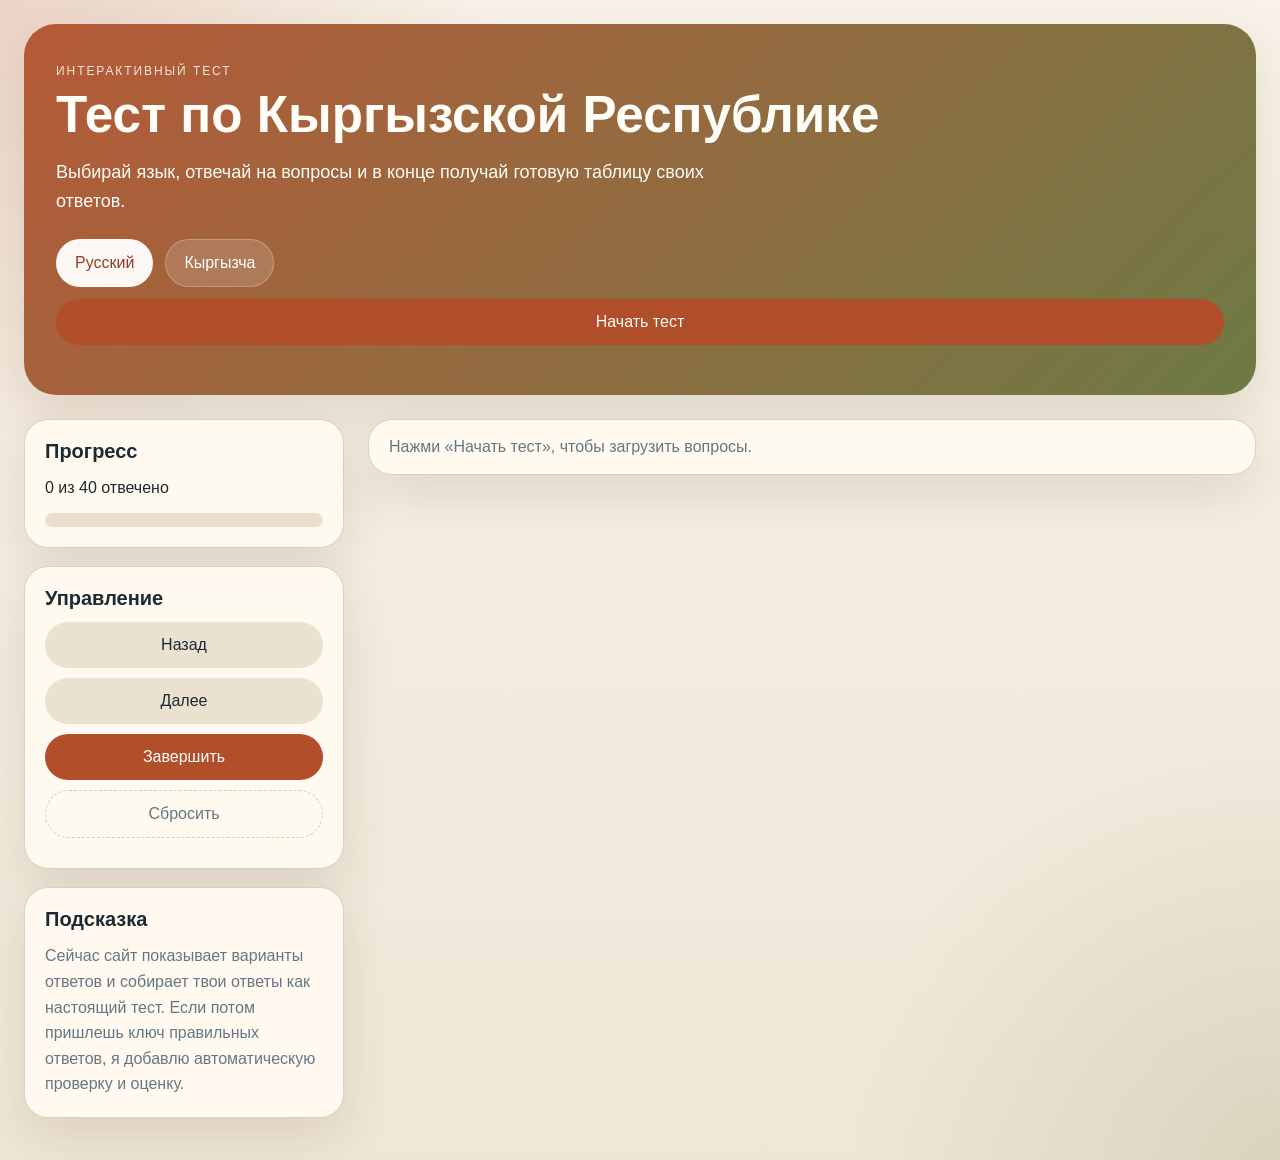
==== index.html @ 08f7e265 "first commit" ====
<!DOCTYPE html>
<html lang="ru">
<head>
  <meta charset="UTF-8">
  <meta name="viewport" content="width=device-width, initial-scale=1.0">
  <title>Тест по Кыргызской Республике</title>
  <link rel="stylesheet" href="style.css">
</head>
<body>
  <div class="page-shell">
    <header class="hero">
      <div class="hero__content">
        <p class="eyebrow">Интерактивный тест</p>
        <h1>Тест по Кыргызской Республике</h1>
        <p class="hero__text">
          Выбирай язык, отвечай на вопросы и в конце получай готовую таблицу своих ответов.
        </p>
        <div class="hero__actions">
          <button id="langRu" class="chip chip--active" type="button">Русский</button>
          <button id="langKg" class="chip" type="button">Кыргызча</button>
          <button id="startBtn" class="primary-btn" type="button">Начать тест</button>
        </div>
      </div>
    </header>

    <main class="layout">
      <aside class="sidebar">
        <div class="panel">
          <h2>Прогресс</h2>
          <p id="progressText">0 из 0 отвечено</p>
          <div class="progress">
            <div id="progressBar" class="progress__bar"></div>
          </div>
        </div>

        <div class="panel">
          <h2>Управление</h2>
          <button id="prevBtn" class="secondary-btn" type="button">Назад</button>
          <button id="nextBtn" class="secondary-btn" type="button">Далее</button>
          <button id="finishBtn" class="primary-btn" type="button">Завершить</button>
          <button id="resetBtn" class="ghost-btn" type="button">Сбросить</button>
        </div>

        <div class="panel">
          <h2>Подсказка</h2>
          <p class="small-text">
            Сейчас сайт показывает варианты ответов и собирает твои ответы как настоящий тест.
            Если потом пришлешь ключ правильных ответов, я добавлю автоматическую проверку и оценку.
          </p>
        </div>
      </aside>

      <section class="content">
        <div id="statusBanner" class="status-banner">
          Нажми «Начать тест», чтобы загрузить вопросы.
        </div>

        <div id="quizCard" class="quiz-card hidden">
          <div class="quiz-card__top">
            <span id="questionCounter" class="question-counter"></span>
            <span id="questionNumberBadge" class="question-badge"></span>
          </div>
          <h2 id="questionTitle" class="question-title"></h2>
          <div id="optionsList" class="options-list"></div>
        </div>

        <div id="resultCard" class="result-card hidden">
          <h2>Твои ответы</h2>
          <p id="resultSummary" class="result-summary"></p>
          <div class="table-wrap">
            <table>
              <thead>
                <tr>
                  <th>№</th>
                  <th>Вопрос</th>
                  <th>Твой ответ</th>
                  <th>Правильный вариант</th>
                </tr>
              </thead>
              <tbody id="resultBody"></tbody>
            </table>
          </div>
        </div>
      </section>
    </main>
  </div>

  <script src="javascript.js"></script>
</body>
</html>
---- style.css ----
:root {
  --bg: #f4efe6;
  --paper: #fffaf1;
  --card: #ffffff;
  --ink: #1d2a33;
  --muted: #667784;
  --line: #d8cdb8;
  --accent: #b14f2b;
  --accent-dark: #8f3f23;
  --accent-soft: #f3d8c8;
  --olive: #5b6a2f;
  --shadow: 0 18px 50px rgba(71, 50, 20, 0.12);
  --radius-lg: 24px;
  --radius-md: 18px;
  --radius-sm: 12px;
}

* {
  box-sizing: border-box;
}

body {
  margin: 0;
  font-family: "Segoe UI", Tahoma, sans-serif;
  color: var(--ink);
  background:
    radial-gradient(circle at top left, rgba(177, 79, 43, 0.18), transparent 28%),
    radial-gradient(circle at bottom right, rgba(91, 106, 47, 0.15), transparent 25%),
    linear-gradient(180deg, #f8f2e8 0%, #efe6d7 100%);
}

.page-shell {
  max-width: 1360px;
  margin: 0 auto;
  padding: 24px;
}

.hero {
  background: linear-gradient(135deg, rgba(177, 79, 43, 0.92), rgba(91, 106, 47, 0.88));
  color: #fffdf8;
  border-radius: 32px;
  box-shadow: var(--shadow);
  overflow: hidden;
}

.hero__content {
  padding: 40px 32px;
}

.eyebrow {
  margin: 0 0 10px;
  text-transform: uppercase;
  letter-spacing: 0.16em;
  font-size: 12px;
  opacity: 0.85;
}

.hero h1 {
  margin: 0;
  font-size: clamp(32px, 4vw, 56px);
  line-height: 1.05;
}

.hero__text {
  max-width: 720px;
  margin: 16px 0 0;
  font-size: 18px;
  line-height: 1.6;
}

.hero__actions {
  display: flex;
  flex-wrap: wrap;
  gap: 12px;
  margin-top: 24px;
}

.layout {
  display: grid;
  grid-template-columns: 320px 1fr;
  gap: 24px;
  margin-top: 24px;
}

.sidebar,
.content {
  min-width: 0;
}

.panel,
.quiz-card,
.result-card,
.status-banner {
  background: rgba(255, 250, 241, 0.96);
  border: 1px solid rgba(216, 205, 184, 0.9);
  border-radius: var(--radius-lg);
  box-shadow: var(--shadow);
}

.panel {
  padding: 20px;
  margin-bottom: 18px;
}

.panel h2,
.result-card h2 {
  margin: 0 0 12px;
  font-size: 20px;
}

.small-text {
  margin: 0;
  color: var(--muted);
  line-height: 1.6;
}

.status-banner {
  padding: 18px 20px;
  color: var(--muted);
  margin-bottom: 18px;
}

.quiz-card,
.result-card {
  padding: 28px;
}

.quiz-card__top {
  display: flex;
  justify-content: space-between;
  align-items: center;
  gap: 12px;
  margin-bottom: 14px;
}

.question-counter,
.question-badge {
  display: inline-flex;
  align-items: center;
  justify-content: center;
  padding: 8px 12px;
  border-radius: 999px;
  font-size: 14px;
}

.question-counter {
  background: var(--accent-soft);
  color: var(--accent-dark);
}

.question-badge {
  background: rgba(91, 106, 47, 0.15);
  color: var(--olive);
}

.question-title {
  margin: 0 0 22px;
  font-size: clamp(24px, 2.7vw, 36px);
  line-height: 1.25;
}

.options-list {
  display: grid;
  gap: 14px;
}

.option-item {
  position: relative;
}

.option-input {
  position: absolute;
  opacity: 0;
  pointer-events: none;
}

.option-label {
  display: block;
  padding: 18px 18px 18px 60px;
  border: 1px solid var(--line);
  border-radius: var(--radius-md);
  background: var(--card);
  cursor: pointer;
  transition: transform 0.18s ease, border-color 0.18s ease, box-shadow 0.18s ease, background 0.18s ease;
  line-height: 1.5;
}

.option-label::before {
  content: attr(data-letter);
  position: absolute;
  left: 18px;
  top: 50%;
  transform: translateY(-50%);
  width: 30px;
  height: 30px;
  border-radius: 50%;
  background: #efe6d7;
  color: var(--ink);
  display: flex;
  align-items: center;
  justify-content: center;
  font-weight: 700;
}

.option-label:hover {
  transform: translateY(-1px);
  border-color: var(--accent);
}

.option-input:checked + .option-label {
  background: linear-gradient(180deg, #fff7ef 0%, #f7e4d8 100%);
  border-color: var(--accent);
  box-shadow: 0 10px 24px rgba(177, 79, 43, 0.14);
}

.progress {
  height: 14px;
  background: #eadfcd;
  border-radius: 999px;
  overflow: hidden;
}

.progress__bar {
  height: 100%;
  width: 0;
  background: linear-gradient(90deg, var(--accent), var(--olive));
  transition: width 0.2s ease;
}

button {
  border: 0;
  border-radius: 999px;
  font: inherit;
  cursor: pointer;
  transition: transform 0.18s ease, opacity 0.18s ease, background 0.18s ease;
}

button:hover {
  transform: translateY(-1px);
}

.primary-btn,
.secondary-btn,
.ghost-btn,
.chip {
  width: 100%;
  padding: 14px 18px;
  margin-bottom: 10px;
}

.primary-btn {
  background: var(--accent);
  color: #fff;
}

.primary-btn:hover {
  background: var(--accent-dark);
}

.secondary-btn {
  background: #ebe1d1;
  color: var(--ink);
}

.ghost-btn {
  background: transparent;
  border: 1px dashed var(--line);
  color: var(--muted);
}

.chip {
  width: auto;
  margin: 0;
  background: rgba(255, 255, 255, 0.15);
  color: #fff;
  border: 1px solid rgba(255, 255, 255, 0.25);
}

.chip--active {
  background: rgba(255, 255, 255, 0.95);
  color: var(--accent-dark);
}

.hidden {
  display: none;
}

.result-summary {
  margin: 0 0 18px;
  color: var(--muted);
}

.table-wrap {
  overflow: auto;
  border-radius: var(--radius-md);
  border: 1px solid var(--line);
}

table {
  width: 100%;
  border-collapse: collapse;
  min-width: 720px;
  background: var(--card);
}

th,
td {
  padding: 14px 16px;
  text-align: left;
  border-bottom: 1px solid var(--line);
  vertical-align: top;
}

th {
  background: #f4ebdc;
}

@media (max-width: 920px) {
  .layout {
    grid-template-columns: 1fr;
  }

  .hero__content,
  .quiz-card,
  .result-card {
    padding: 24px;
  }

  .sidebar {
    order: 2;
  }

  .content {
    order: 1;
  }
}

@media (max-width: 640px) {
  .page-shell {
    padding: 12px;
  }

  .hero {
    border-radius: 22px;
  }

  .hero__content {
    padding: 22px 18px;
  }

  .hero__text {
    font-size: 15px;
    line-height: 1.5;
  }

  .hero__actions {
    display: grid;
    grid-template-columns: 1fr 1fr;
    gap: 10px;
  }

  .hero__actions .primary-btn {
    grid-column: 1 / -1;
  }

  .panel,
  .quiz-card,
  .result-card,
  .status-banner {
    border-radius: 18px;
  }

  .panel,
  .status-banner,
  .quiz-card,
  .result-card {
    padding: 16px;
  }

  .panel h2,
  .result-card h2 {
    font-size: 18px;
  }

  .quiz-card__top {
    flex-direction: column;
    align-items: flex-start;
    margin-bottom: 10px;
  }

  .question-title {
    font-size: 22px;
    line-height: 1.3;
    margin-bottom: 16px;
  }

  .option-label {
    padding: 14px 14px 14px 52px;
    font-size: 15px;
    line-height: 1.45;
  }

  .option-label::before {
    left: 14px;
    width: 26px;
    height: 26px;
    font-size: 13px;
  }

  .primary-btn,
  .secondary-btn,
  .ghost-btn,
  .chip {
    padding: 12px 14px;
    font-size: 14px;
  }

  .sidebar .panel:nth-child(2) {
    display: grid;
    grid-template-columns: 1fr 1fr;
    gap: 10px;
  }

  .sidebar .panel:nth-child(2) h2 {
    grid-column: 1 / -1;
    margin-bottom: 0;
  }

  .sidebar .panel:nth-child(2) .primary-btn,
  .sidebar .panel:nth-child(2) .secondary-btn,
  .sidebar .panel:nth-child(2) .ghost-btn {
    margin-bottom: 0;
    width: 100%;
  }

  .sidebar .panel:nth-child(2) #finishBtn,
  .sidebar .panel:nth-child(2) #resetBtn {
    grid-column: span 1;
  }

  .progress {
    height: 12px;
  }

  .table-wrap {
    border: 0;
    overflow: visible;
  }

  table,
  thead,
  tbody,
  th,
  td,
  tr {
    display: block;
  }

  thead {
    display: none;
  }

  table {
    min-width: 0;
    background: transparent;
  }

  tbody {
    display: grid;
    gap: 12px;
  }

  tr {
    background: var(--card);
    border: 1px solid var(--line);
    border-radius: 16px;
    padding: 12px;
    box-shadow: 0 10px 24px rgba(71, 50, 20, 0.08);
  }

  td {
    border-bottom: 0;
    padding: 6px 0;
  }

  td::before {
    display: block;
    font-size: 12px;
    text-transform: uppercase;
    letter-spacing: 0.08em;
    color: var(--muted);
    margin-bottom: 4px;
  }

  td:nth-child(1)::before {
    content: "№";
  }

  td:nth-child(2)::before {
    content: "Вопрос";
  }

  td:nth-child(3)::before {
    content: "Твой ответ";
  }

  td:nth-child(4)::before {
    content: "Правильный вариант";
  }
}
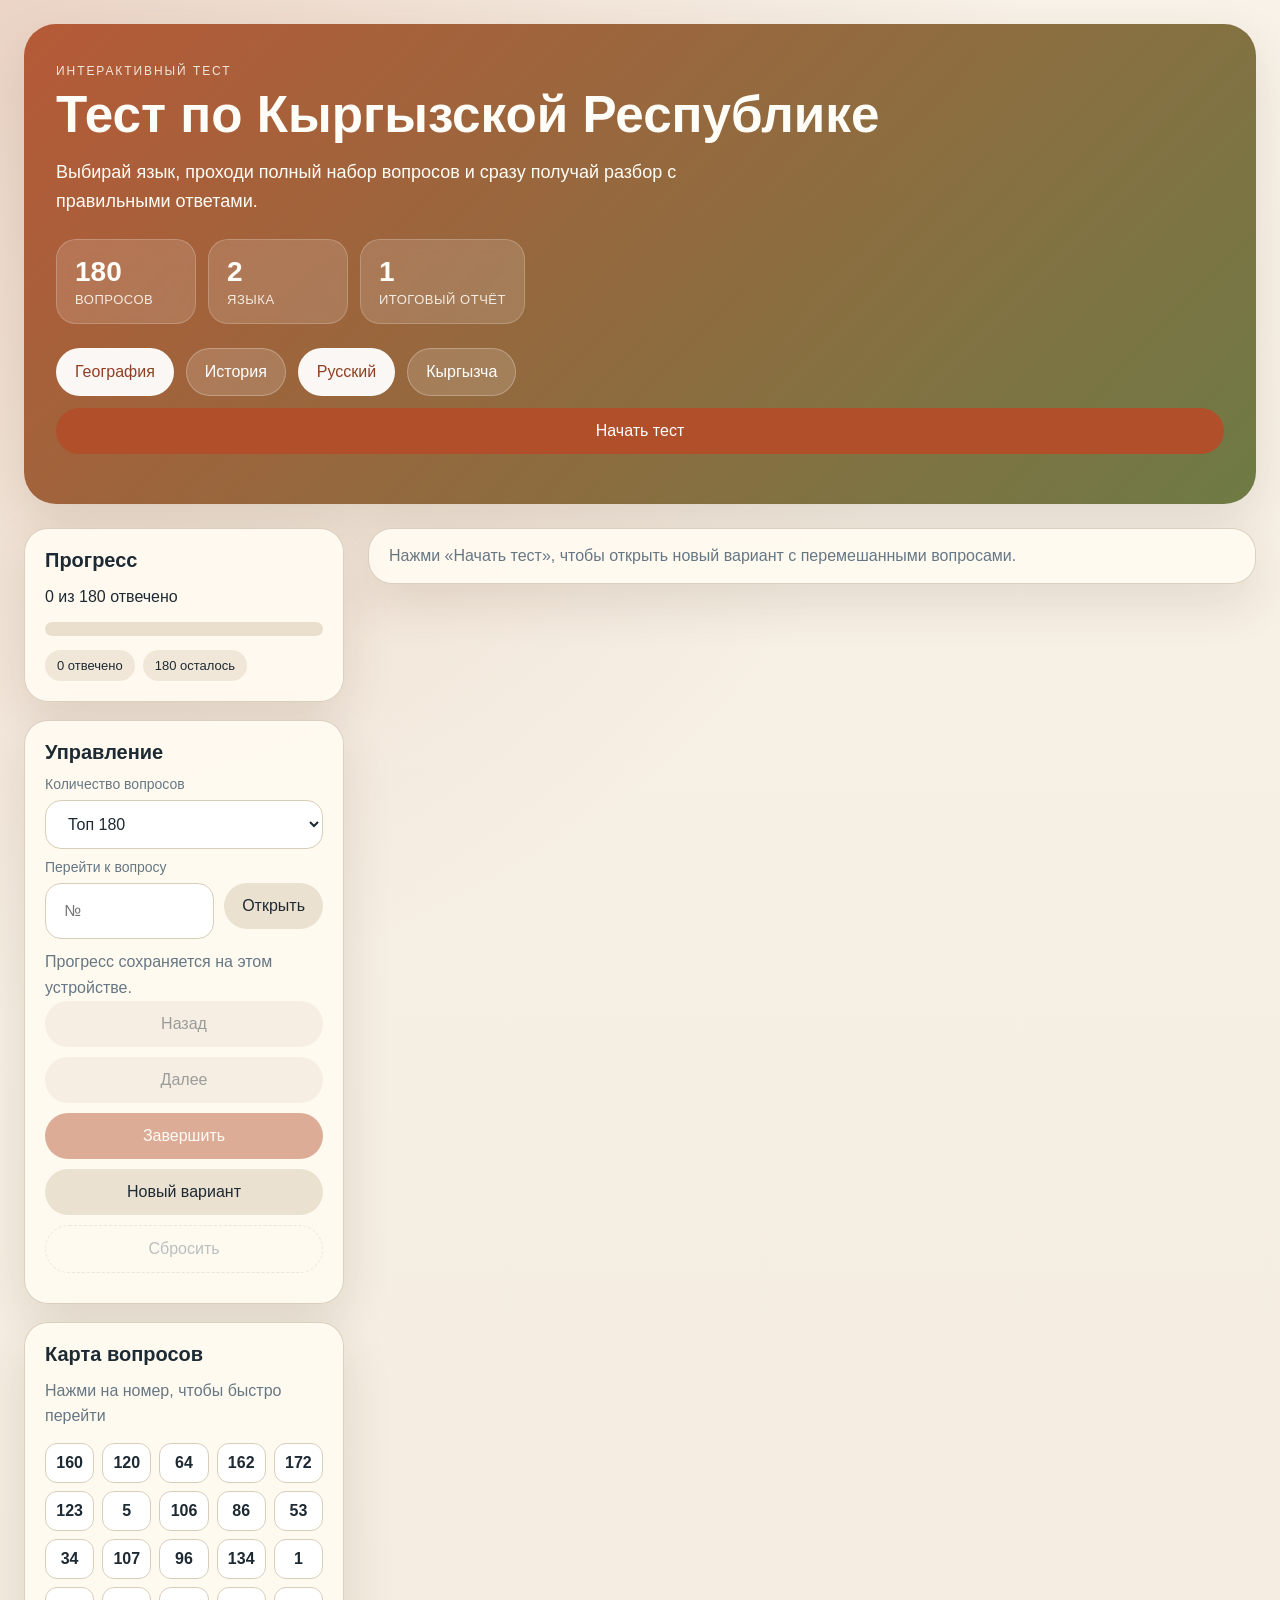
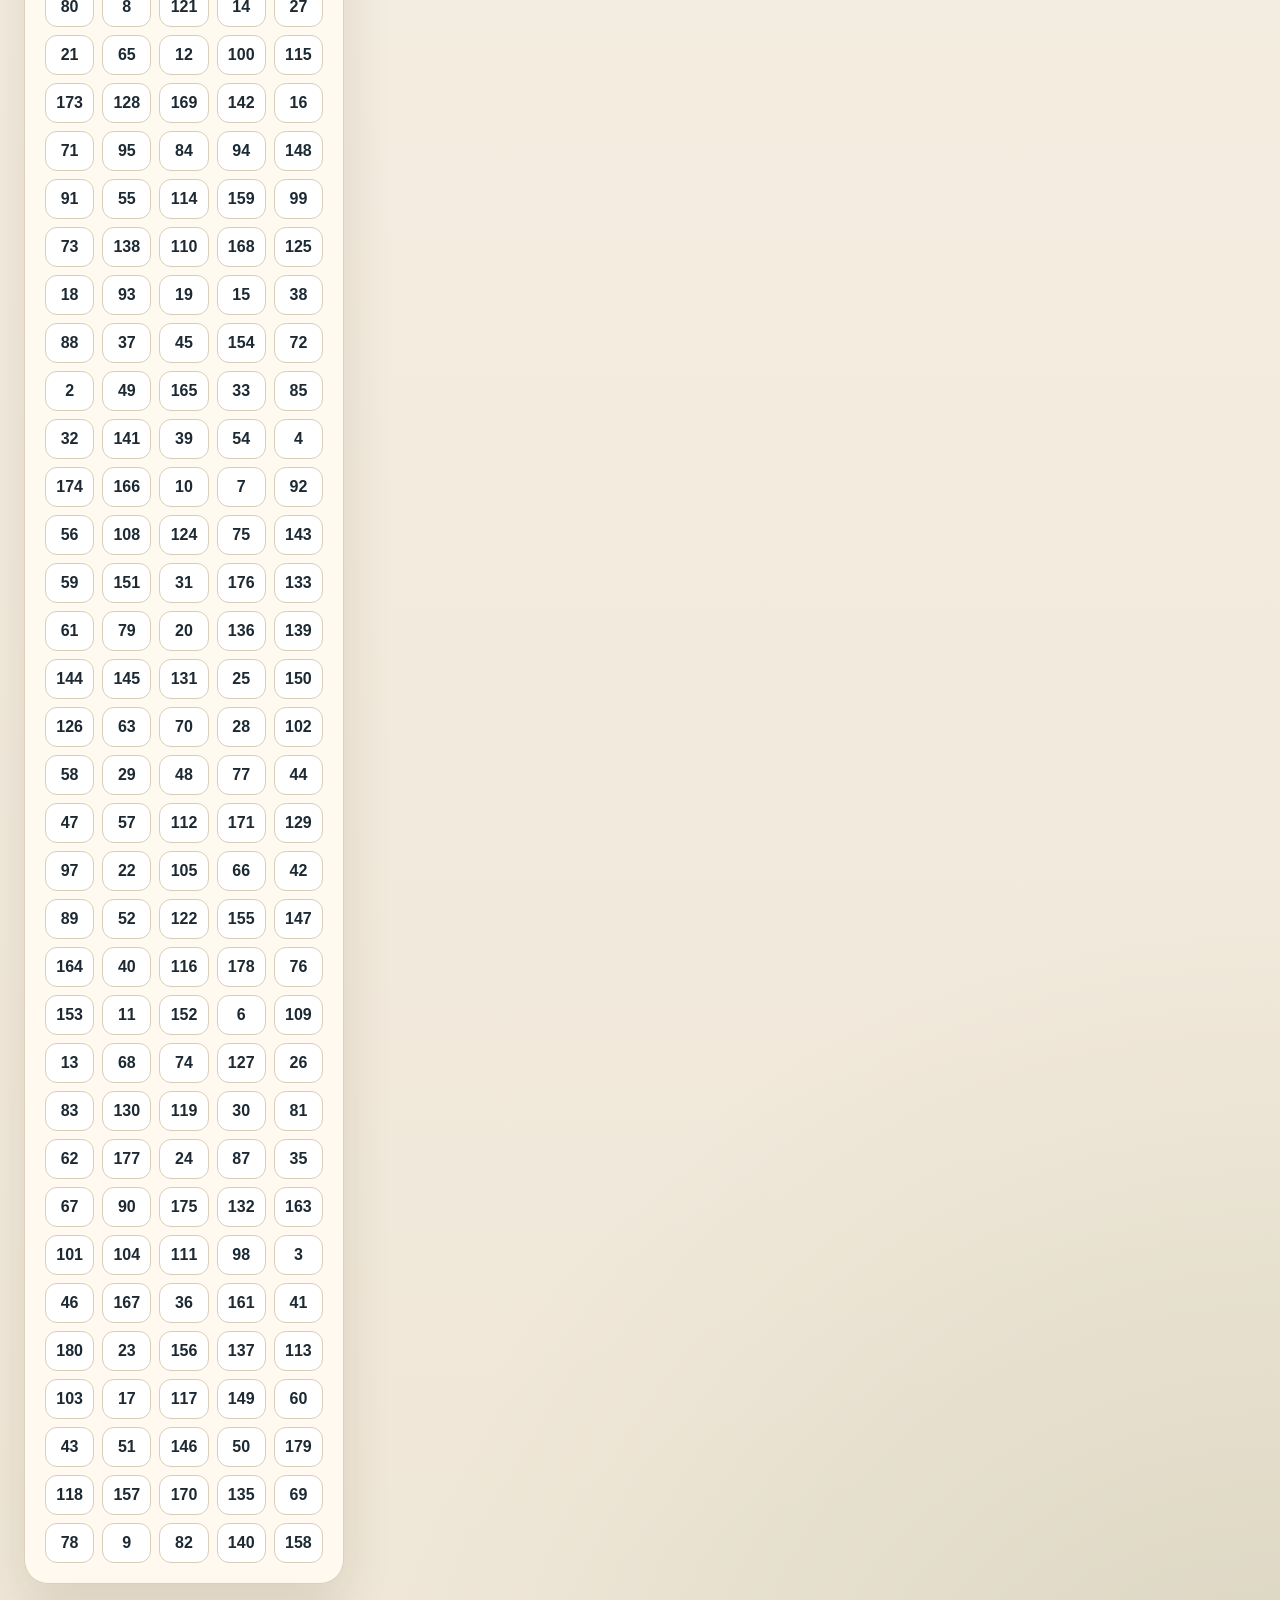
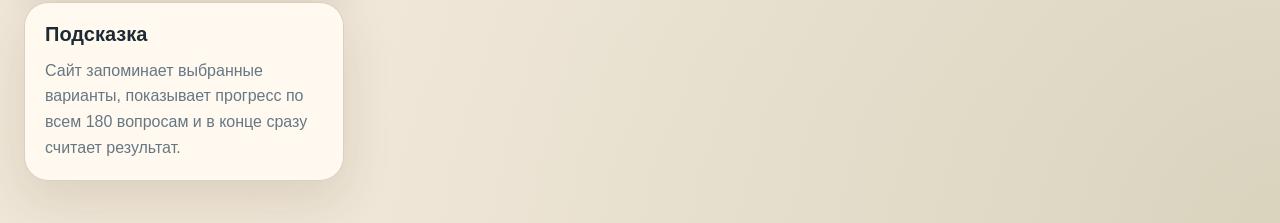
==== commit d93a356e: "Update geography test content and fixes" ====
--- a/index.html
+++ b/index.html
@@ -13,9 +13,25 @@
         <p class="eyebrow">Интерактивный тест</p>
         <h1>Тест по Кыргызской Республике</h1>
         <p class="hero__text">
-          Выбирай язык, отвечай на вопросы и в конце получай готовую таблицу своих ответов.
+          Выбирай язык, проходи полный набор вопросов и сразу получай разбор с правильными ответами.
         </p>
+        <div class="hero__stats">
+          <div class="hero-stat">
+            <span class="hero-stat__value">180</span>
+            <span class="hero-stat__label">вопросов</span>
+          </div>
+          <div class="hero-stat">
+            <span class="hero-stat__value">2</span>
+            <span class="hero-stat__label">языка</span>
+          </div>
+          <div class="hero-stat">
+            <span class="hero-stat__value">1</span>
+            <span class="hero-stat__label">итоговый отчёт</span>
+          </div>
+        </div>
         <div class="hero__actions">
+          <a class="subject-link subject-link--active" href="./index.html">География</a>
+          <a class="subject-link" href="./тест про исторю/index.html">История</a>
           <button id="langRu" class="chip chip--active" type="button">Русский</button>
           <button id="langKg" class="chip" type="button">Кыргызча</button>
           <button id="startBtn" class="primary-btn" type="button">Начать тест</button>
@@ -25,27 +41,52 @@
 
     <main class="layout">
       <aside class="sidebar">
-        <div class="panel">
+        <div class="panel control-panel">
           <h2>Прогресс</h2>
           <p id="progressText">0 из 0 отвечено</p>
           <div class="progress">
             <div id="progressBar" class="progress__bar"></div>
           </div>
+          <div class="progress-meta">
+            <span id="answeredCount" class="meta-pill">0 отвечено</span>
+            <span id="remainingCount" class="meta-pill">0 осталось</span>
+          </div>
         </div>
 
         <div class="panel">
           <h2>Управление</h2>
+          <label class="limit-label" for="questionLimit">Количество вопросов</label>
+          <select id="questionLimit" class="limit-select">
+            <option value="20">Топ 20</option>
+            <option value="40">Топ 40</option>
+            <option value="80">Топ 80</option>
+            <option value="100">Топ 100</option>
+            <option value="150">Топ 150</option>
+            <option value="180" selected>Топ 180</option>
+          </select>
+          <label id="jumpLabel" class="limit-label" for="jumpToQuestion">Перейти к вопросу</label>
+          <div class="jump-row">
+            <input id="jumpToQuestion" class="jump-input" type="number" min="1" step="1" inputmode="numeric" placeholder="№">
+            <button id="jumpBtn" class="secondary-btn jump-btn" type="button">Открыть</button>
+          </div>
+          <p id="sessionNote" class="small-text session-note">Прогресс сохраняется на этом устройстве.</p>
           <button id="prevBtn" class="secondary-btn" type="button">Назад</button>
           <button id="nextBtn" class="secondary-btn" type="button">Далее</button>
           <button id="finishBtn" class="primary-btn" type="button">Завершить</button>
+          <button id="newVariantBtn" class="secondary-btn" type="button">Новый вариант</button>
           <button id="resetBtn" class="ghost-btn" type="button">Сбросить</button>
+        </div>
+
+        <div class="panel">
+          <h2 id="questionMapTitle">Карта вопросов</h2>
+          <p id="questionMapHint" class="small-text">Нажми на номер, чтобы быстро перейти</p>
+          <div id="questionMap" class="question-map"></div>
         </div>
 
         <div class="panel">
           <h2>Подсказка</h2>
           <p class="small-text">
-            Сейчас сайт показывает варианты ответов и собирает твои ответы как настоящий тест.
-            Если потом пришлешь ключ правильных ответов, я добавлю автоматическую проверку и оценку.
+            Сайт запоминает выбранные варианты, показывает прогресс по всем 180 вопросам и в конце сразу считает результат.
           </p>
         </div>
       </aside>
@@ -65,7 +106,8 @@
         </div>
 
         <div id="resultCard" class="result-card hidden">
-          <h2>Твои ответы</h2>
+          <h2 id="resultTitle">Твои ответы</h2>
+          <p id="resultScore" class="result-score"></p>
           <p id="resultSummary" class="result-summary"></p>
           <div class="table-wrap">
             <table>
@@ -85,6 +127,7 @@
     </main>
   </div>
 
+  <script src="questions.js"></script>
   <script src="javascript.js"></script>
 </body>
 </html>
--- a/style.css
+++ b/style.css
@@ -68,6 +68,37 @@
   line-height: 1.6;
 }
 
+.hero__stats {
+  display: flex;
+  flex-wrap: wrap;
+  gap: 12px;
+  margin-top: 24px;
+}
+
+.hero-stat {
+  min-width: 140px;
+  padding: 16px 18px;
+  border-radius: 20px;
+  background: rgba(255, 255, 255, 0.14);
+  border: 1px solid rgba(255, 255, 255, 0.2);
+  backdrop-filter: blur(8px);
+}
+
+.hero-stat__value {
+  display: block;
+  font-size: 28px;
+  font-weight: 700;
+}
+
+.hero-stat__label {
+  display: block;
+  margin-top: 4px;
+  font-size: 13px;
+  letter-spacing: 0.04em;
+  text-transform: uppercase;
+  opacity: 0.86;
+}
+
 .hero__actions {
   display: flex;
   flex-wrap: wrap;
@@ -75,6 +106,29 @@
   margin-top: 24px;
 }
 
+.subject-link {
+  display: inline-flex;
+  align-items: center;
+  justify-content: center;
+  width: auto;
+  padding: 14px 18px;
+  border-radius: 999px;
+  background: rgba(255, 255, 255, 0.15);
+  border: 1px solid rgba(255, 255, 255, 0.25);
+  color: #fff;
+  text-decoration: none;
+  transition: transform 0.18s ease, opacity 0.18s ease, background 0.18s ease;
+}
+
+.subject-link:hover {
+  transform: translateY(-1px);
+}
+
+.subject-link--active {
+  background: rgba(255, 255, 255, 0.95);
+  color: var(--accent-dark);
+}
+
 .layout {
   display: grid;
   grid-template-columns: 320px 1fr;
@@ -85,6 +139,12 @@
 .sidebar,
 .content {
   min-width: 0;
+}
+
+.sidebar {
+  position: sticky;
+  top: 20px;
+  align-self: start;
 }
 
 .panel,
@@ -106,6 +166,59 @@
 .result-card h2 {
   margin: 0 0 12px;
   font-size: 20px;
+}
+
+.limit-label {
+  display: block;
+  margin-bottom: 8px;
+  color: var(--muted);
+  font-size: 14px;
+}
+
+.limit-select {
+  width: 100%;
+  padding: 14px 18px;
+  margin-bottom: 10px;
+  border: 1px solid var(--line);
+  border-radius: 16px;
+  background: var(--card);
+  color: var(--ink);
+  font: inherit;
+}
+
+.jump-row {
+  display: grid;
+  grid-template-columns: minmax(0, 1fr) auto;
+  gap: 10px;
+  margin-bottom: 10px;
+}
+
+.jump-input {
+  width: 100%;
+  min-width: 0;
+  padding: 14px 18px;
+  border: 1px solid var(--line);
+  border-radius: 16px;
+  background: var(--card);
+  color: var(--ink);
+  font: inherit;
+}
+
+.jump-input:focus,
+.limit-select:focus {
+  outline: 2px solid rgba(177, 79, 43, 0.18);
+  outline-offset: 2px;
+  border-color: var(--accent);
+}
+
+.jump-btn {
+  width: auto;
+  margin-bottom: 0;
+  white-space: nowrap;
+}
+
+.session-note {
+  margin: 4px 0 12px;
 }
 
 .small-text {
@@ -227,6 +340,53 @@
   transition: width 0.2s ease;
 }
 
+.progress-meta {
+  display: flex;
+  flex-wrap: wrap;
+  gap: 8px;
+  margin-top: 14px;
+}
+
+.meta-pill {
+  display: inline-flex;
+  align-items: center;
+  padding: 8px 12px;
+  border-radius: 999px;
+  background: #f1e7d8;
+  color: var(--ink);
+  font-size: 13px;
+}
+
+.question-map {
+  display: grid;
+  grid-template-columns: repeat(5, minmax(0, 1fr));
+  gap: 8px;
+  margin-top: 14px;
+}
+
+.map-button {
+  padding: 10px 0;
+  margin: 0;
+  border: 1px solid var(--line);
+  border-radius: 12px;
+  background: #fff;
+  color: var(--ink);
+  font-weight: 600;
+}
+
+.map-button--answered {
+  background: #edf1e0;
+  border-color: rgba(91, 106, 47, 0.5);
+  color: var(--olive);
+}
+
+.map-button--current {
+  background: linear-gradient(180deg, #fff4ea 0%, #f2dbc9 100%);
+  border-color: var(--accent);
+  color: var(--accent-dark);
+  box-shadow: 0 10px 22px rgba(177, 79, 43, 0.16);
+}
+
 button {
   border: 0;
   border-radius: 999px;
@@ -237,6 +397,12 @@
 
 button:hover {
   transform: translateY(-1px);
+}
+
+button:disabled {
+  opacity: 0.45;
+  cursor: not-allowed;
+  transform: none;
 }
 
 .primary-btn,
@@ -290,6 +456,32 @@
   color: var(--muted);
 }
 
+.result-score {
+  display: inline-flex;
+  margin: 0 0 14px;
+  padding: 10px 14px;
+  border-radius: 999px;
+  background: linear-gradient(90deg, rgba(177, 79, 43, 0.14), rgba(91, 106, 47, 0.14));
+  color: var(--ink);
+  font-weight: 700;
+}
+
+.result-row--correct {
+  background: rgba(91, 106, 47, 0.08);
+}
+
+.result-row--wrong {
+  background: rgba(177, 79, 43, 0.08);
+}
+
+.result-row--skipped {
+  background: rgba(102, 119, 132, 0.08);
+}
+
+.result-row--ungraded {
+  background: rgba(126, 99, 169, 0.08);
+}
+
 .table-wrap {
   overflow: auto;
   border-radius: var(--radius-md);
@@ -320,6 +512,10 @@
     grid-template-columns: 1fr;
   }
 
+  .sidebar {
+    position: static;
+  }
+
   .hero__content,
   .quiz-card,
   .result-card {
@@ -353,6 +549,16 @@
     line-height: 1.5;
   }
 
+  .hero__stats {
+    gap: 10px;
+  }
+
+  .hero-stat {
+    flex: 1 1 120px;
+    min-width: 0;
+    padding: 14px;
+  }
+
   .hero__actions {
     display: grid;
     grid-template-columns: 1fr 1fr;
@@ -361,6 +567,10 @@
 
   .hero__actions .primary-btn {
     grid-column: 1 / -1;
+  }
+
+  .hero__actions .subject-link {
+    width: 100%;
   }
 
   .panel,
@@ -415,27 +625,47 @@
     font-size: 14px;
   }
 
-  .sidebar .panel:nth-child(2) {
+  .subject-link {
+    padding: 12px 14px;
+    font-size: 14px;
+  }
+
+  .limit-select {
+    padding: 12px 14px;
+    font-size: 14px;
+  }
+
+  .question-map {
+    grid-template-columns: repeat(4, minmax(0, 1fr));
+  }
+
+  .control-panel {
     display: grid;
     grid-template-columns: 1fr 1fr;
     gap: 10px;
   }
 
-  .sidebar .panel:nth-child(2) h2 {
+  .control-panel h2 {
     grid-column: 1 / -1;
     margin-bottom: 0;
   }
 
-  .sidebar .panel:nth-child(2) .primary-btn,
-  .sidebar .panel:nth-child(2) .secondary-btn,
-  .sidebar .panel:nth-child(2) .ghost-btn {
+  .control-panel .limit-label,
+  .control-panel .limit-select,
+  .control-panel .jump-row,
+  .control-panel .session-note {
+    grid-column: 1 / -1;
+  }
+
+  .control-panel .primary-btn,
+  .control-panel .secondary-btn,
+  .control-panel .ghost-btn {
     margin-bottom: 0;
     width: 100%;
   }
 
-  .sidebar .panel:nth-child(2) #finishBtn,
-  .sidebar .panel:nth-child(2) #resetBtn {
-    grid-column: span 1;
+  .jump-row {
+    grid-template-columns: minmax(0, 1fr) auto;
   }
 
   .progress {
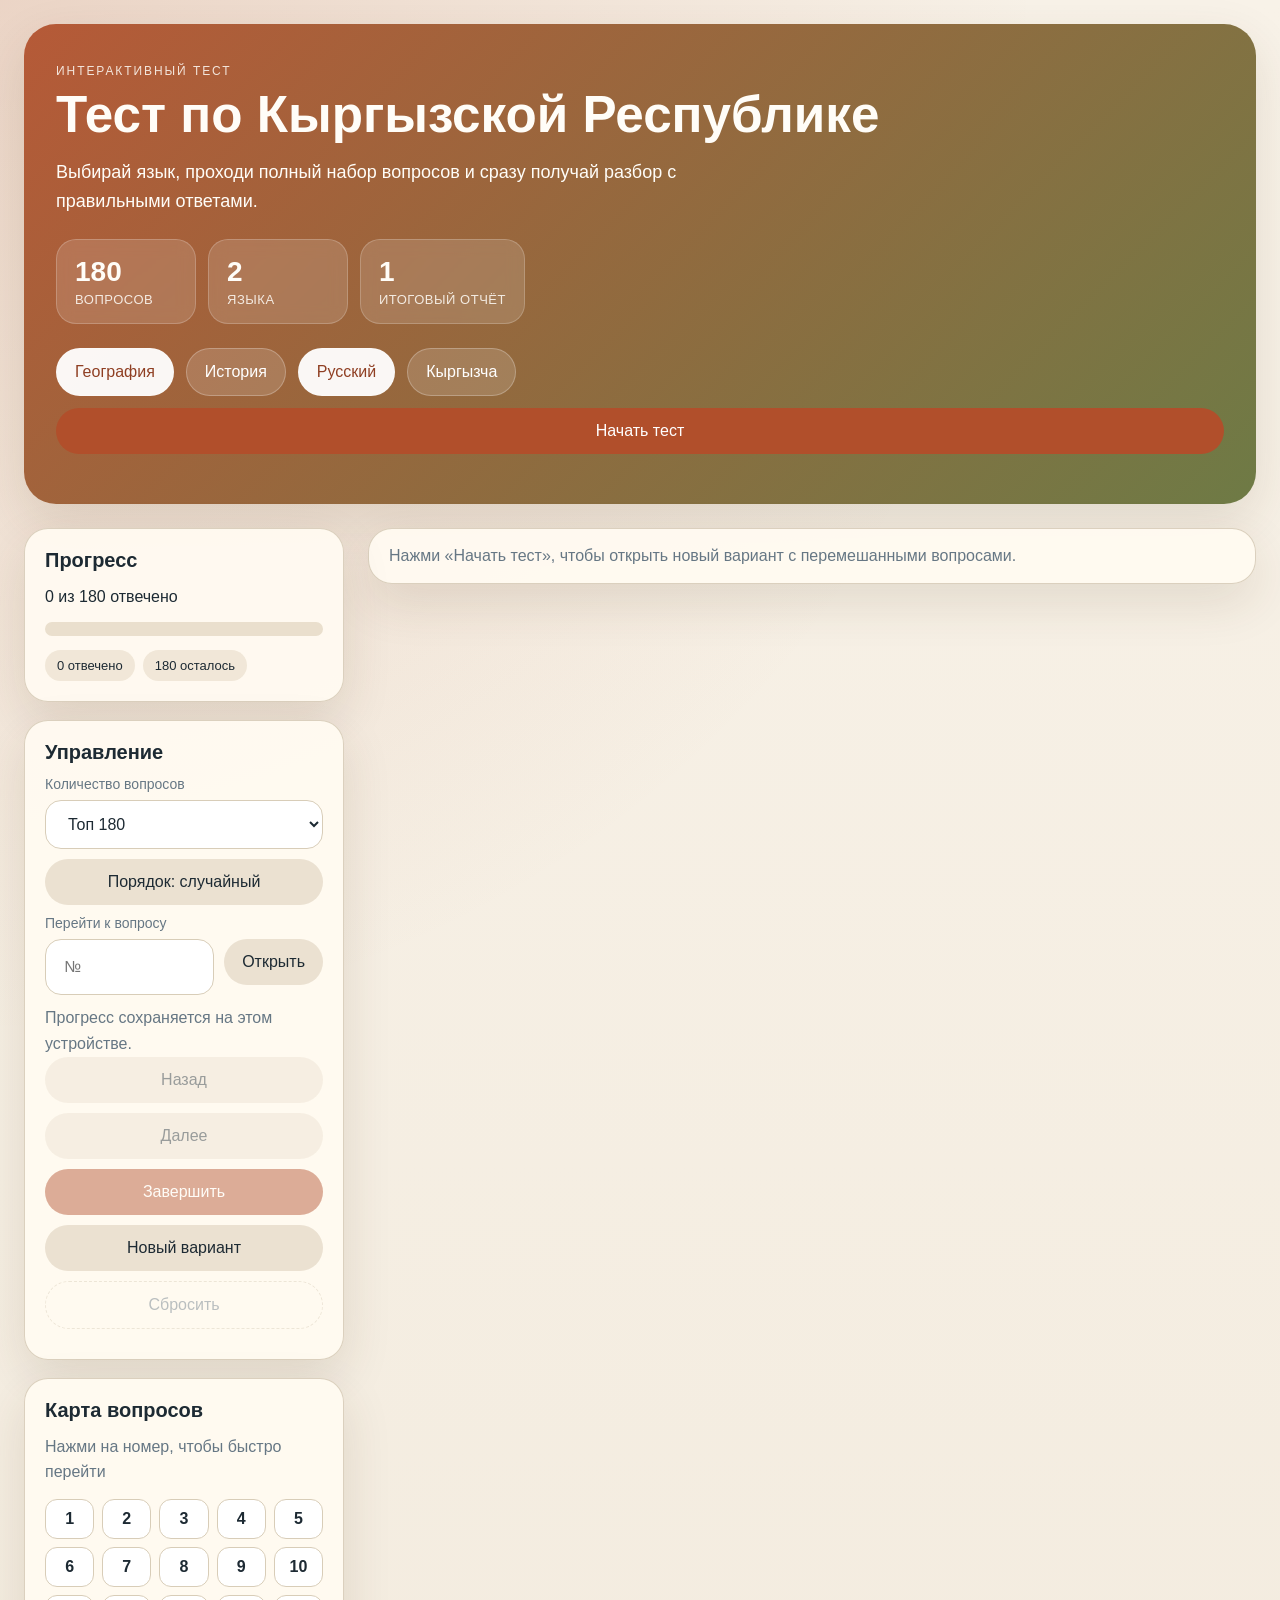
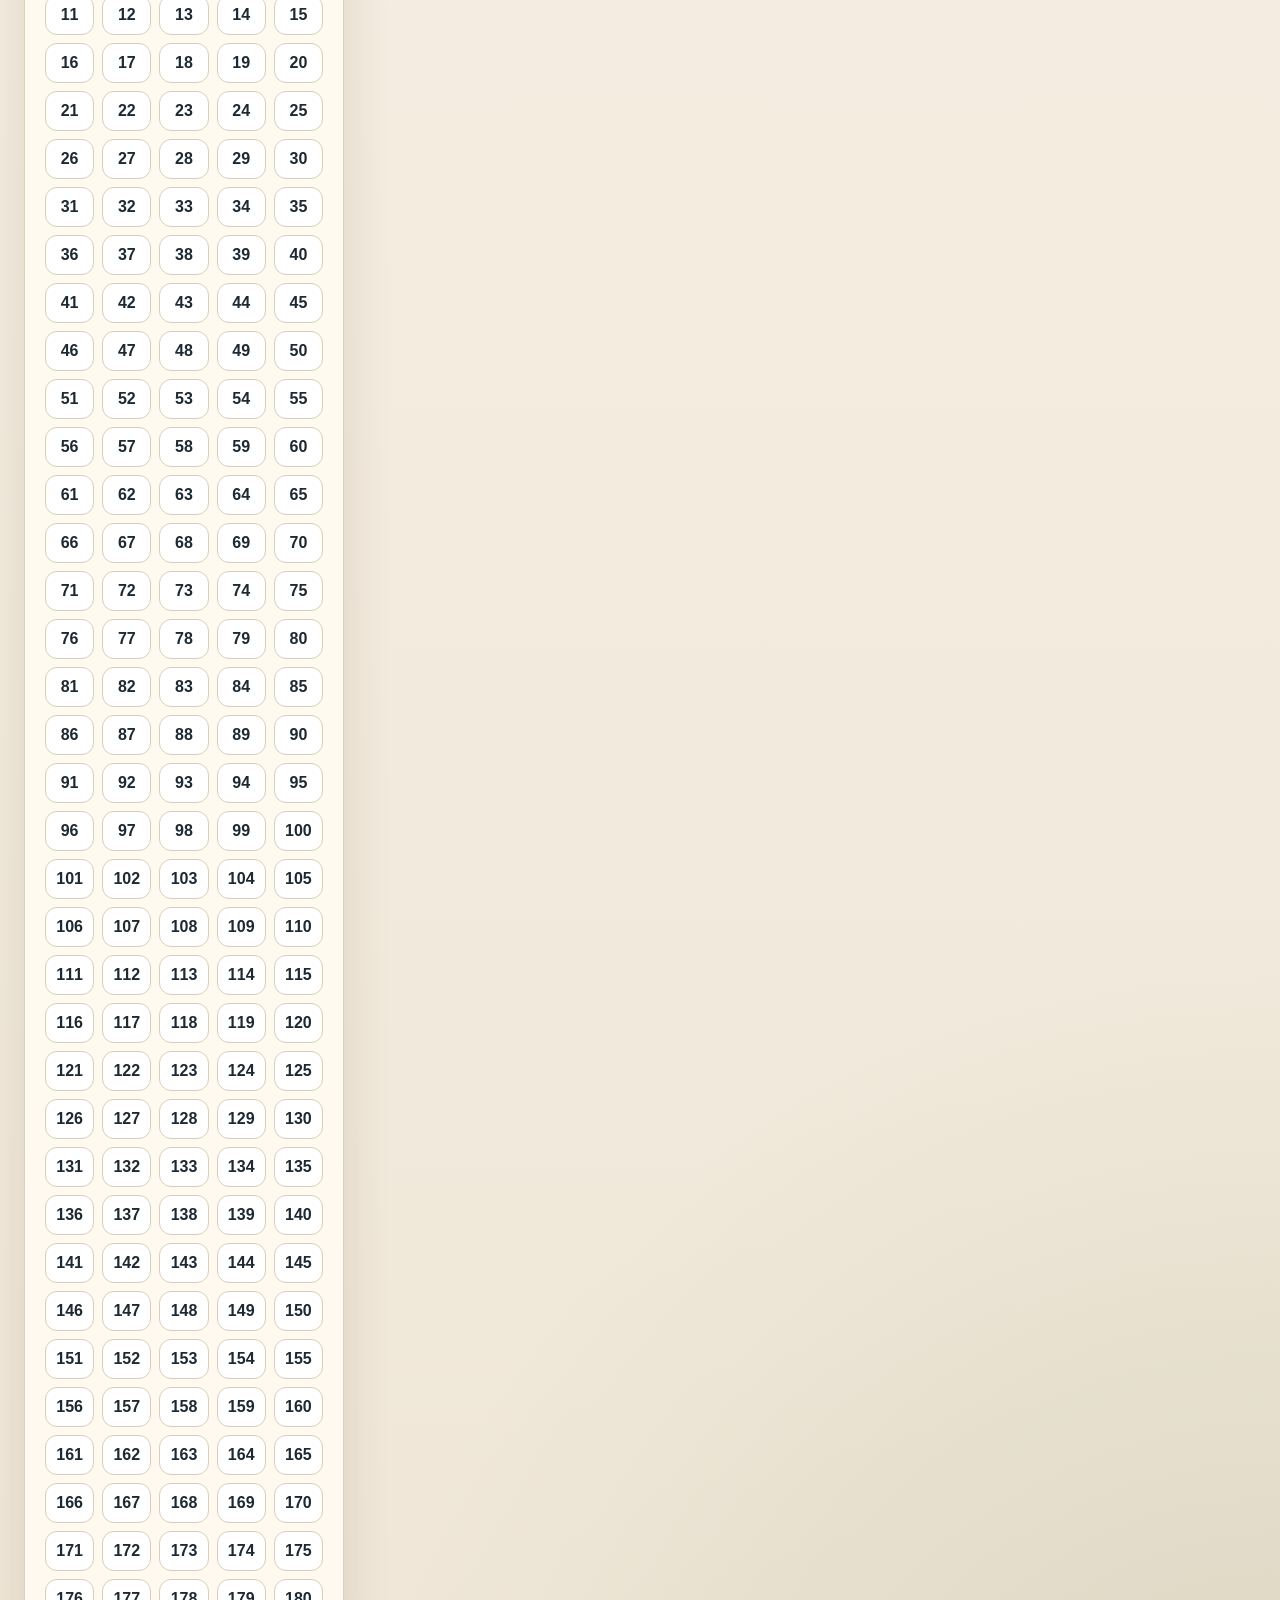
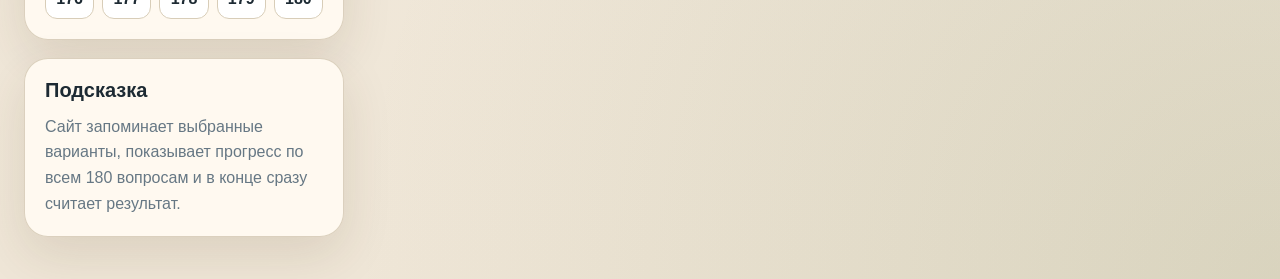
==== commit 82368fa7: "Add random mode toggle for quiz order" ====
--- a/index.html
+++ b/index.html
@@ -64,6 +64,7 @@
             <option value="150">Топ 150</option>
             <option value="180" selected>Топ 180</option>
           </select>
+          <button id="randomToggleBtn" class="secondary-btn" type="button">Random: on</button>
           <label id="jumpLabel" class="limit-label" for="jumpToQuestion">Перейти к вопросу</label>
           <div class="jump-row">
             <input id="jumpToQuestion" class="jump-input" type="number" min="1" step="1" inputmode="numeric" placeholder="№">
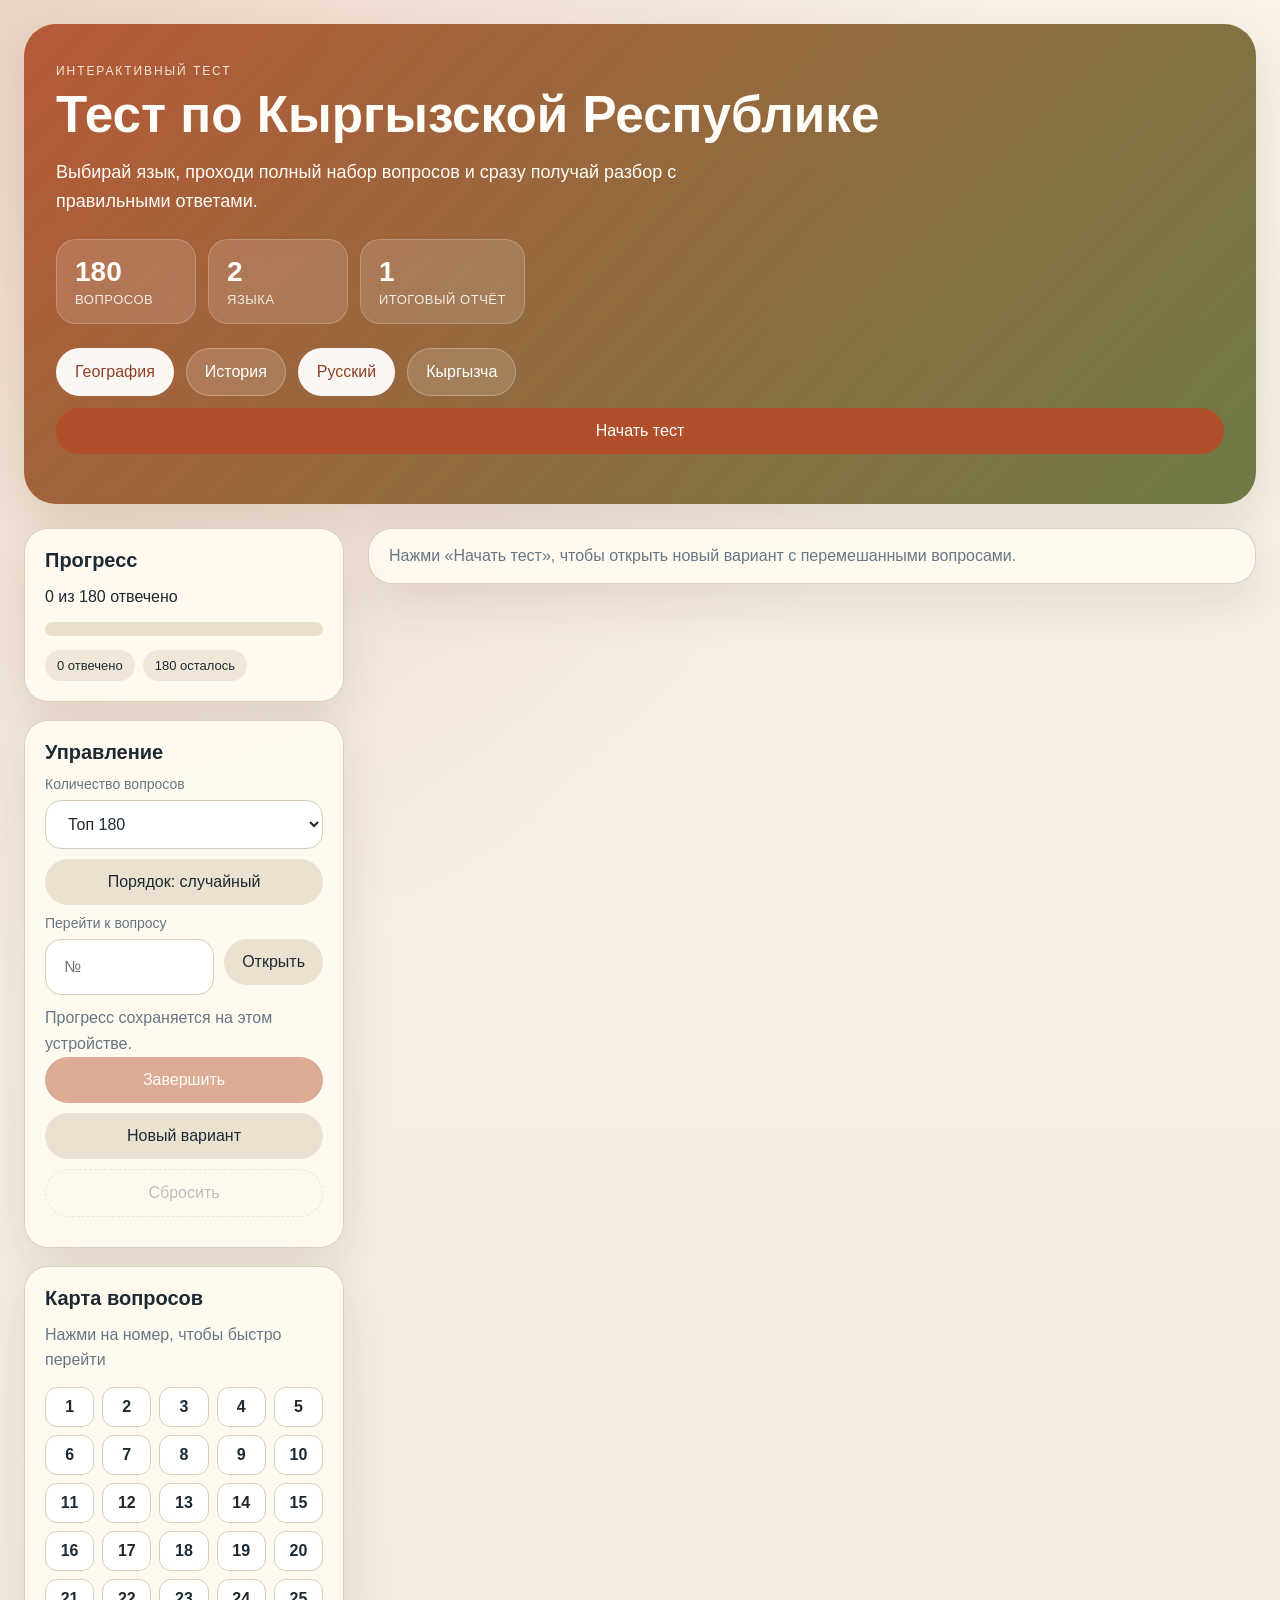
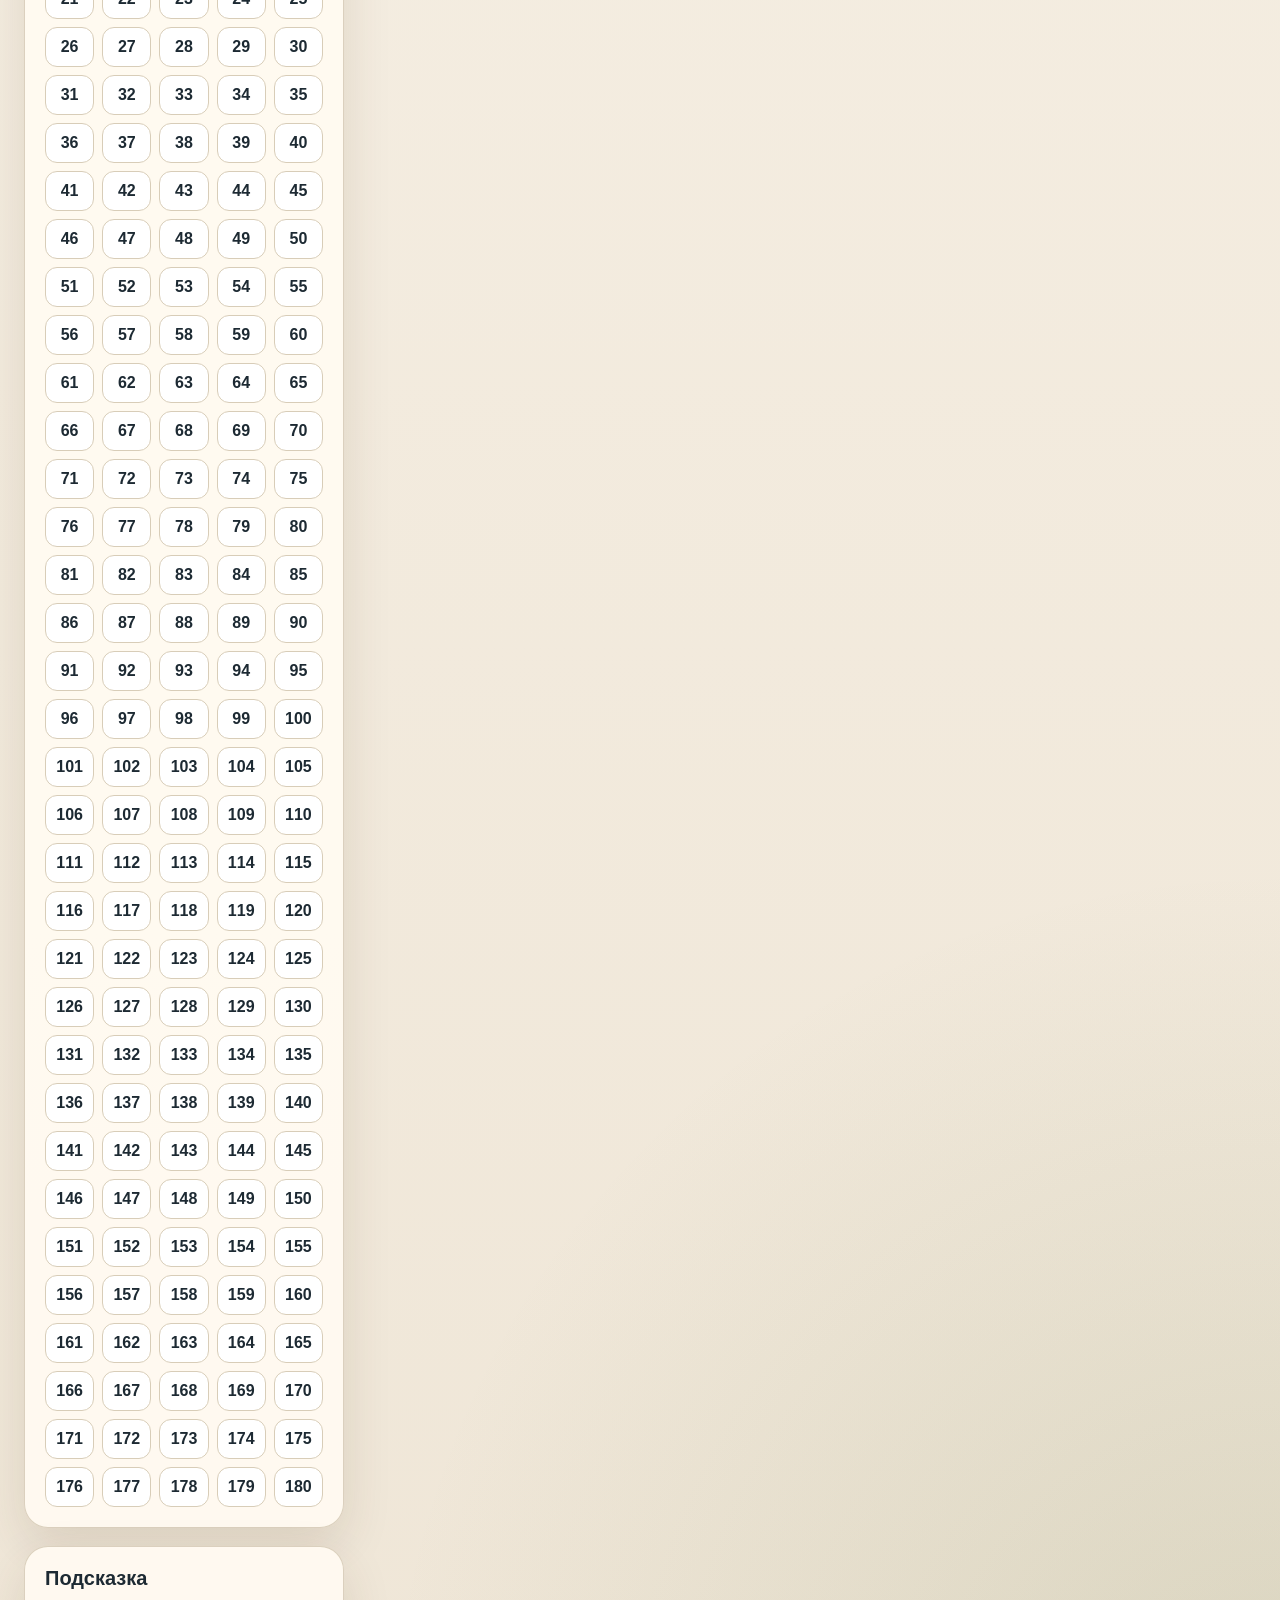
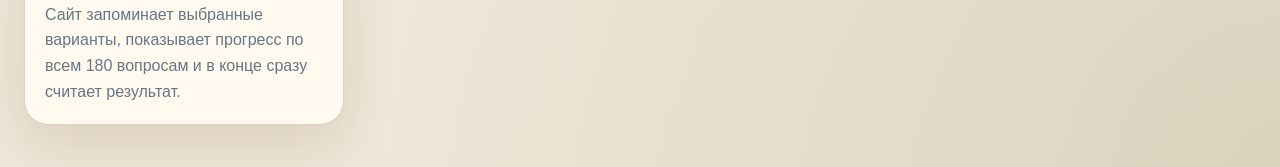
==== commit 144baf53: "Fix quiz language mixups and navigation UX" ====
--- a/index.html
+++ b/index.html
@@ -71,8 +71,6 @@
             <button id="jumpBtn" class="secondary-btn jump-btn" type="button">Открыть</button>
           </div>
           <p id="sessionNote" class="small-text session-note">Прогресс сохраняется на этом устройстве.</p>
-          <button id="prevBtn" class="secondary-btn" type="button">Назад</button>
-          <button id="nextBtn" class="secondary-btn" type="button">Далее</button>
           <button id="finishBtn" class="primary-btn" type="button">Завершить</button>
           <button id="newVariantBtn" class="secondary-btn" type="button">Новый вариант</button>
           <button id="resetBtn" class="ghost-btn" type="button">Сбросить</button>
@@ -104,6 +102,10 @@
           </div>
           <h2 id="questionTitle" class="question-title"></h2>
           <div id="optionsList" class="options-list"></div>
+          <div class="quiz-nav">
+            <button id="inlinePrevBtn" class="secondary-btn quiz-nav__button" type="button">Назад</button>
+            <button id="inlineNextBtn" class="primary-btn quiz-nav__button" type="button">Далее</button>
+          </div>
         </div>
 
         <div id="resultCard" class="result-card hidden">
--- a/style.css
+++ b/style.css
@@ -277,6 +277,18 @@
   gap: 14px;
 }
 
+.quiz-nav {
+  display: grid;
+  grid-template-columns: repeat(2, minmax(0, 1fr));
+  gap: 12px;
+  margin-top: 20px;
+}
+
+.quiz-nav__button {
+  margin-bottom: 0;
+  width: 100%;
+}
+
 .option-item {
   position: relative;
 }
@@ -617,6 +629,11 @@
     font-size: 13px;
   }
 
+  .quiz-nav {
+    gap: 10px;
+    margin-top: 16px;
+  }
+
   .primary-btn,
   .secondary-btn,
   .ghost-btn,
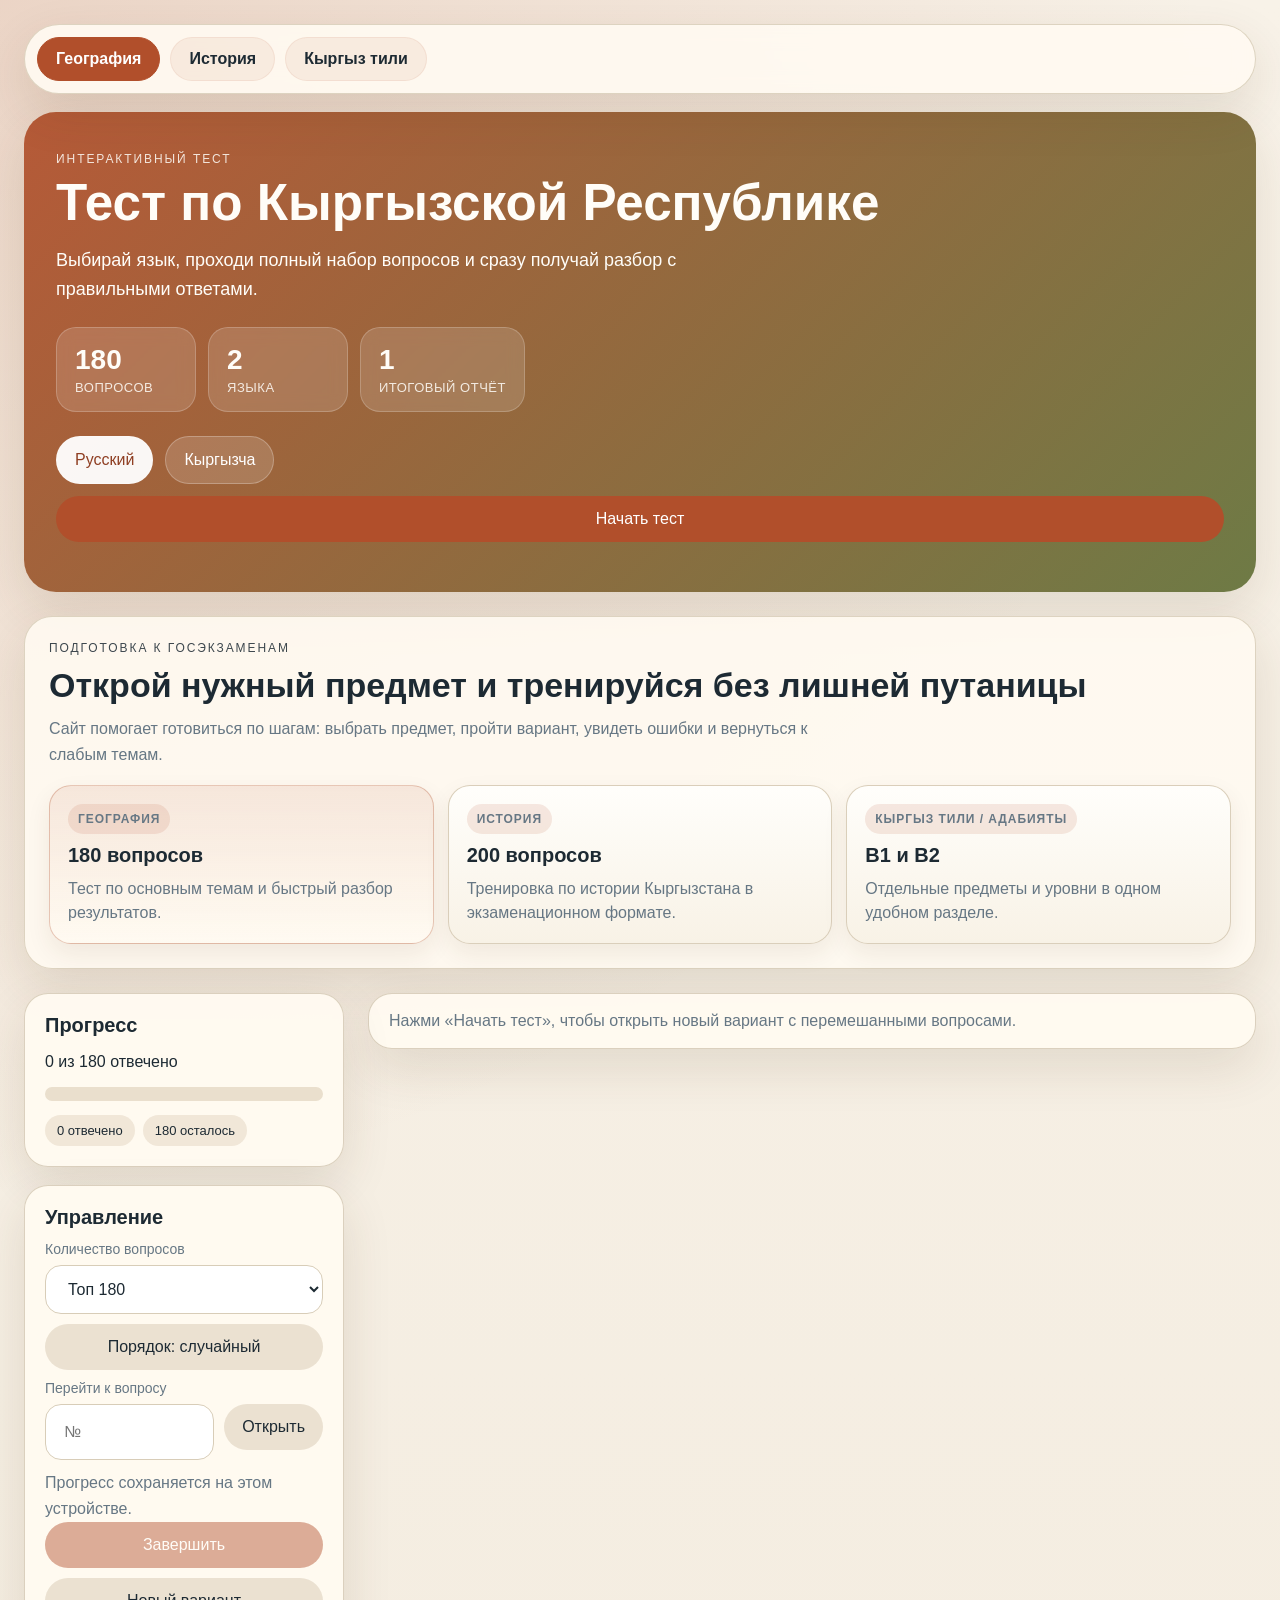
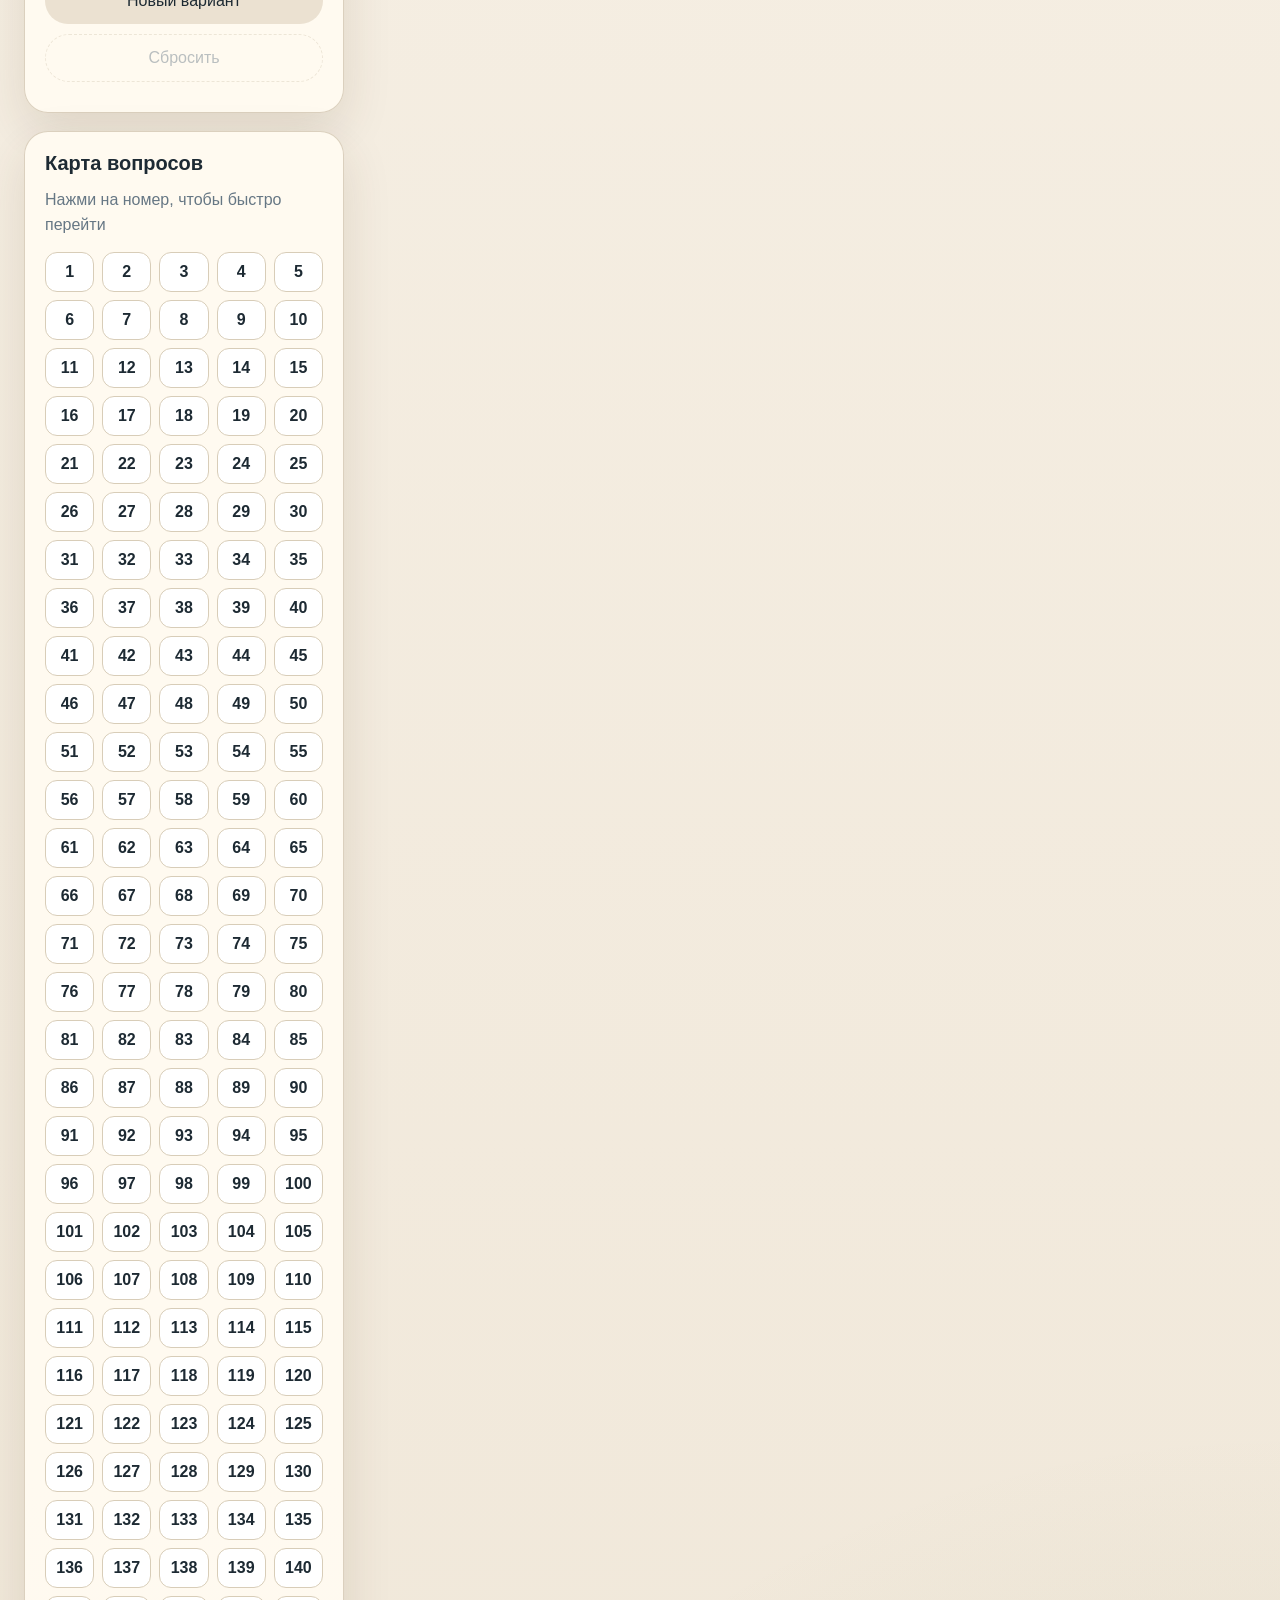
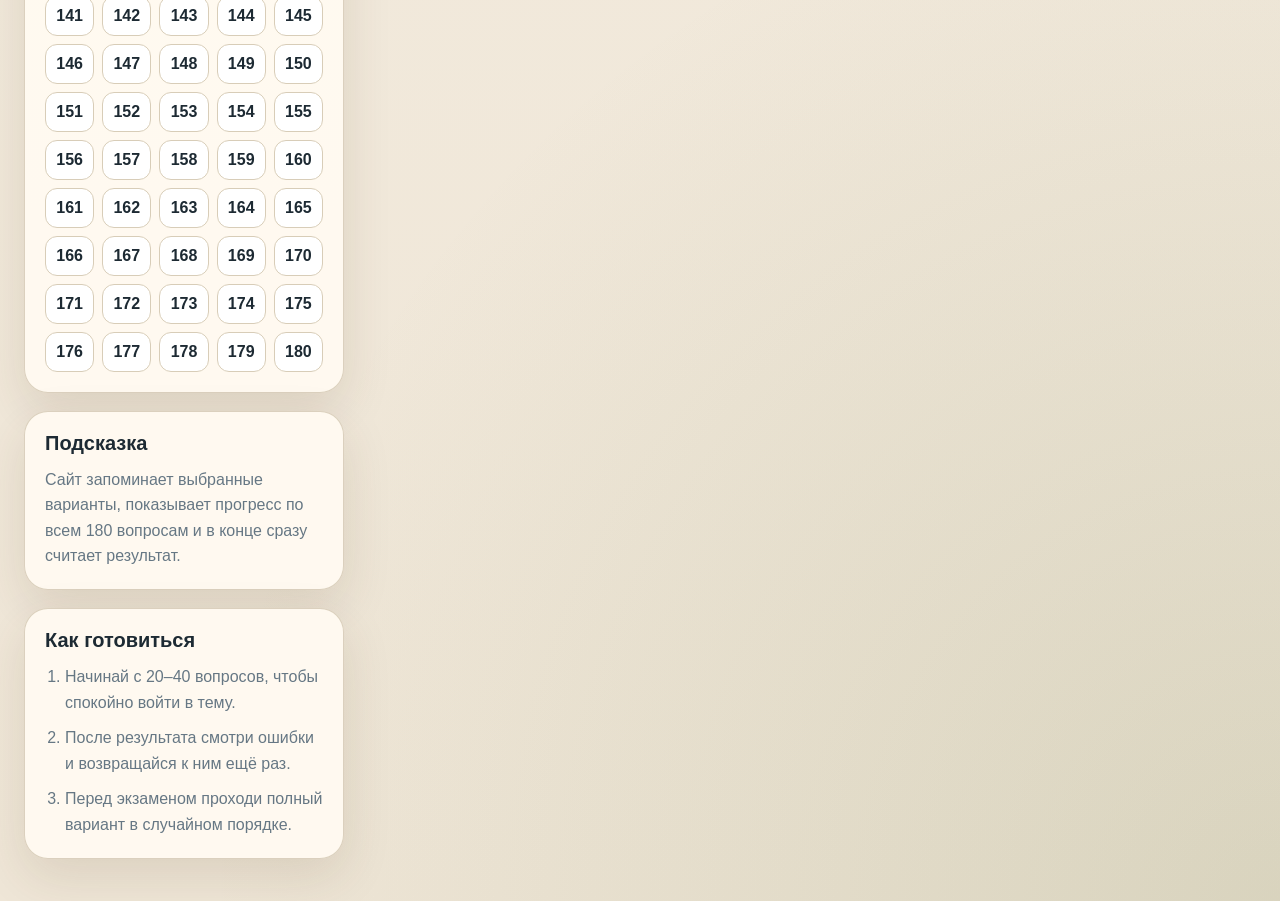
==== commit 7b0681b6: "Improve exam prep UI" ====
--- a/index.html
+++ b/index.html
@@ -8,6 +8,11 @@
 </head>
 <body>
   <div class="page-shell">
+    <nav class="site-nav" aria-label="Разделы сайта">
+      <a class="site-nav__link site-nav__link--active" href="./index.html">География</a>
+      <a class="site-nav__link" href="./тест про исторю/index.html">История</a>
+      <a class="site-nav__link" href="./kyrgyz/index.html">Кыргыз тили</a>
+    </nav>
     <header class="hero">
       <div class="hero__content">
         <p class="eyebrow">Интерактивный тест</p>
@@ -30,14 +35,39 @@
           </div>
         </div>
         <div class="hero__actions">
-          <a class="subject-link subject-link--active" href="./index.html">География</a>
-          <a class="subject-link" href="./тест про исторю/index.html">История</a>
           <button id="langRu" class="chip chip--active" type="button">Русский</button>
           <button id="langKg" class="chip" type="button">Кыргызча</button>
           <button id="startBtn" class="primary-btn" type="button">Начать тест</button>
         </div>
       </div>
     </header>
+
+    <section class="study-hub">
+      <div class="study-hub__header">
+        <p class="eyebrow">Подготовка к госэкзаменам</p>
+        <h2>Открой нужный предмет и тренируйся без лишней путаницы</h2>
+        <p class="study-hub__text">
+          Сайт помогает готовиться по шагам: выбрать предмет, пройти вариант, увидеть ошибки и вернуться к слабым темам.
+        </p>
+      </div>
+      <div class="study-grid">
+        <a class="study-card study-card--active" href="./index.html">
+          <span class="study-card__tag">География</span>
+          <strong>180 вопросов</strong>
+          <span>Тест по основным темам и быстрый разбор результатов.</span>
+        </a>
+        <a class="study-card" href="./тест про исторю/index.html">
+          <span class="study-card__tag">История</span>
+          <strong>200 вопросов</strong>
+          <span>Тренировка по истории Кыргызстана в экзаменационном формате.</span>
+        </a>
+        <a class="study-card" href="./kyrgyz/index.html">
+          <span class="study-card__tag">Кыргыз тили / адабияты</span>
+          <strong>B1 и B2</strong>
+          <span>Отдельные предметы и уровни в одном удобном разделе.</span>
+        </a>
+      </div>
+    </section>
 
     <main class="layout">
       <aside class="sidebar">
@@ -88,6 +118,15 @@
             Сайт запоминает выбранные варианты, показывает прогресс по всем 180 вопросам и в конце сразу считает результат.
           </p>
         </div>
+
+        <div class="panel prep-panel">
+          <h2>Как готовиться</h2>
+          <ol class="prep-list">
+            <li>Начинай с 20–40 вопросов, чтобы спокойно войти в тему.</li>
+            <li>После результата смотри ошибки и возвращайся к ним ещё раз.</li>
+            <li>Перед экзаменом проходи полный вариант в случайном порядке.</li>
+          </ol>
+        </div>
       </aside>
 
       <section class="content">
--- a/style.css
+++ b/style.css
@@ -35,6 +35,47 @@
   padding: 24px;
 }
 
+.site-nav {
+  position: sticky;
+  top: 16px;
+  z-index: 30;
+  display: flex;
+  flex-wrap: wrap;
+  gap: 10px;
+  padding: 12px;
+  margin-bottom: 18px;
+  border-radius: 999px;
+  background: rgba(255, 250, 241, 0.92);
+  border: 1px solid rgba(216, 205, 184, 0.85);
+  box-shadow: var(--shadow);
+  backdrop-filter: blur(10px);
+}
+
+.site-nav__link {
+  display: inline-flex;
+  align-items: center;
+  justify-content: center;
+  padding: 12px 18px;
+  border-radius: 999px;
+  color: var(--ink);
+  text-decoration: none;
+  font-weight: 600;
+  background: rgba(177, 79, 43, 0.08);
+  border: 1px solid rgba(177, 79, 43, 0.08);
+  transition: transform 0.18s ease, background 0.18s ease, color 0.18s ease;
+}
+
+.site-nav__link:hover {
+  transform: translateY(-1px);
+  background: rgba(177, 79, 43, 0.14);
+}
+
+.site-nav__link--active {
+  background: var(--accent);
+  color: #fff;
+  border-color: var(--accent);
+}
+
 .hero {
   background: linear-gradient(135deg, rgba(177, 79, 43, 0.92), rgba(91, 106, 47, 0.88));
   color: #fffdf8;
@@ -129,6 +170,82 @@
   color: var(--accent-dark);
 }
 
+.study-hub {
+  margin-top: 24px;
+  padding: 24px;
+  border-radius: 28px;
+  background: rgba(255, 250, 241, 0.9);
+  border: 1px solid rgba(216, 205, 184, 0.85);
+  box-shadow: var(--shadow);
+}
+
+.study-hub__header h2 {
+  margin: 0;
+  font-size: clamp(24px, 3vw, 34px);
+  line-height: 1.2;
+}
+
+.study-hub__text {
+  max-width: 820px;
+  margin: 10px 0 0;
+  color: var(--muted);
+  line-height: 1.6;
+}
+
+.study-grid {
+  display: grid;
+  grid-template-columns: repeat(3, minmax(0, 1fr));
+  gap: 14px;
+  margin-top: 18px;
+}
+
+.study-card {
+  display: flex;
+  flex-direction: column;
+  gap: 10px;
+  padding: 18px;
+  border-radius: 22px;
+  text-decoration: none;
+  color: var(--ink);
+  background: linear-gradient(180deg, #fffefb 0%, #f8f2e6 100%);
+  border: 1px solid rgba(216, 205, 184, 0.95);
+  box-shadow: 0 10px 24px rgba(71, 50, 20, 0.08);
+  transition: transform 0.18s ease, box-shadow 0.18s ease, border-color 0.18s ease;
+}
+
+.study-card:hover {
+  transform: translateY(-2px);
+  border-color: rgba(177, 79, 43, 0.3);
+  box-shadow: 0 16px 32px rgba(71, 50, 20, 0.12);
+}
+
+.study-card strong {
+  font-size: 20px;
+}
+
+.study-card span {
+  color: var(--muted);
+  line-height: 1.5;
+}
+
+.study-card__tag {
+  display: inline-flex;
+  align-self: flex-start;
+  padding: 6px 10px;
+  border-radius: 999px;
+  background: rgba(177, 79, 43, 0.12);
+  color: var(--accent-dark);
+  font-size: 12px;
+  font-weight: 700;
+  text-transform: uppercase;
+  letter-spacing: 0.08em;
+}
+
+.study-card--active {
+  background: linear-gradient(180deg, rgba(177, 79, 43, 0.1) 0%, rgba(255, 250, 241, 1) 100%);
+  border-color: rgba(177, 79, 43, 0.3);
+}
+
 .layout {
   display: grid;
   grid-template-columns: 320px 1fr;
@@ -166,6 +283,17 @@
 .result-card h2 {
   margin: 0 0 12px;
   font-size: 20px;
+}
+
+.prep-list {
+  margin: 0;
+  padding-left: 20px;
+  color: var(--muted);
+  line-height: 1.6;
+}
+
+.prep-list li + li {
+  margin-top: 10px;
 }
 
 .limit-label {
@@ -520,6 +648,10 @@
 }
 
 @media (max-width: 920px) {
+  .study-grid {
+    grid-template-columns: repeat(2, minmax(0, 1fr));
+  }
+
   .layout {
     grid-template-columns: 1fr;
   }
@@ -546,6 +678,20 @@
 @media (max-width: 640px) {
   .page-shell {
     padding: 12px;
+  }
+
+  .study-hub {
+    padding: 16px;
+    border-radius: 22px;
+  }
+
+  .study-grid {
+    grid-template-columns: 1fr;
+  }
+
+  .site-nav {
+    top: 10px;
+    border-radius: 24px;
   }
 
   .hero {
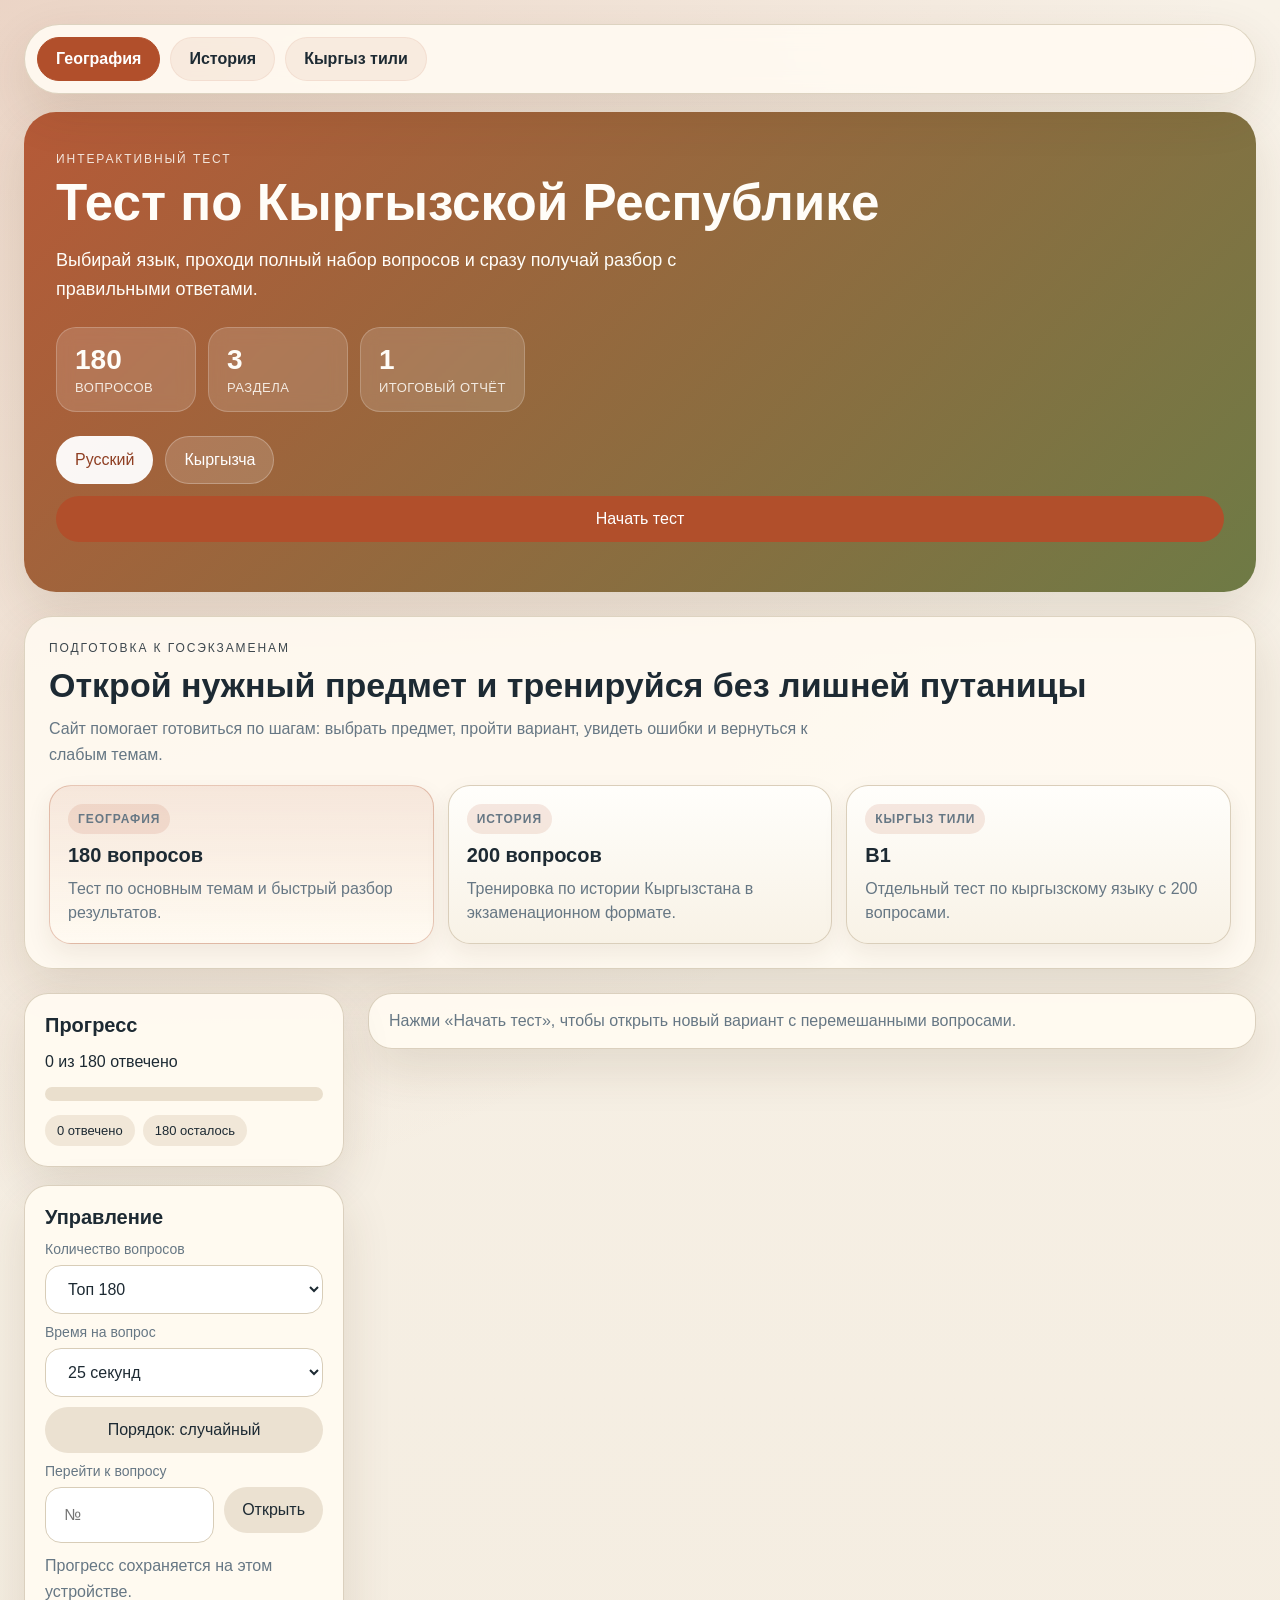
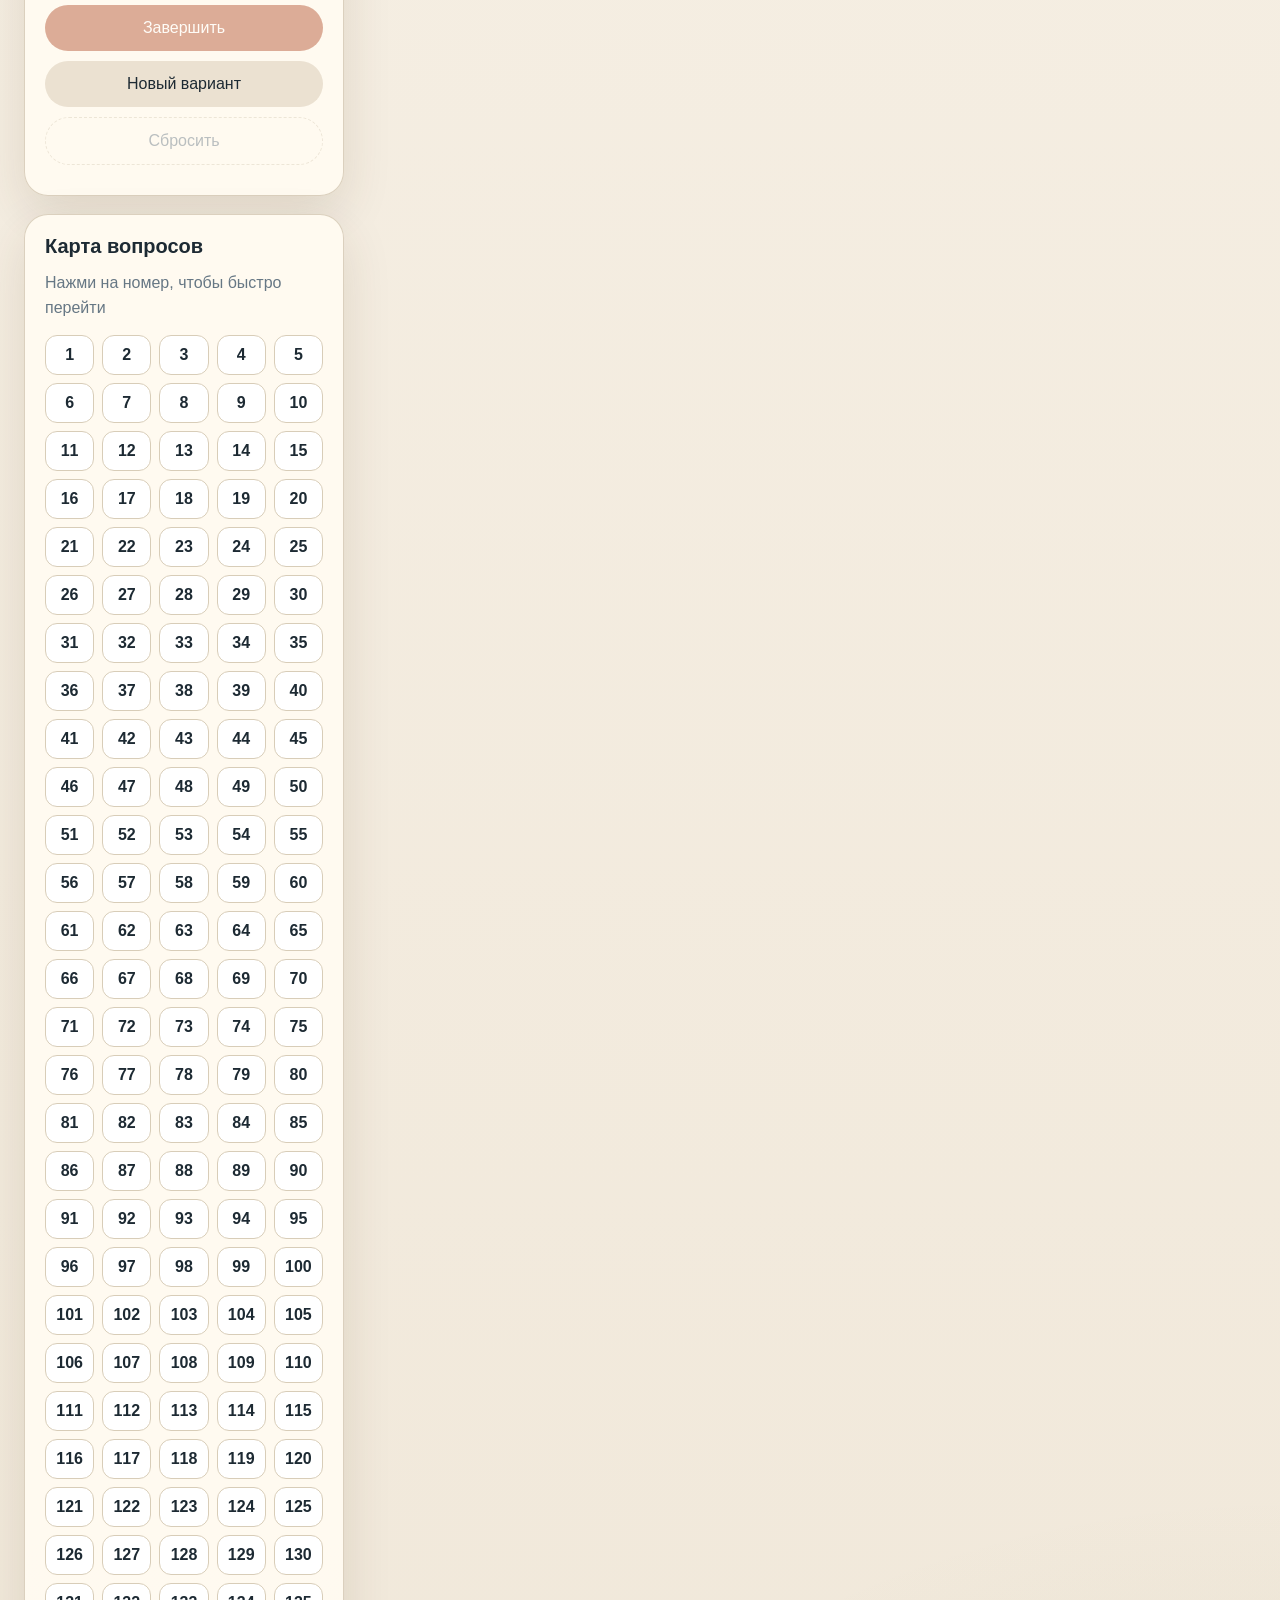
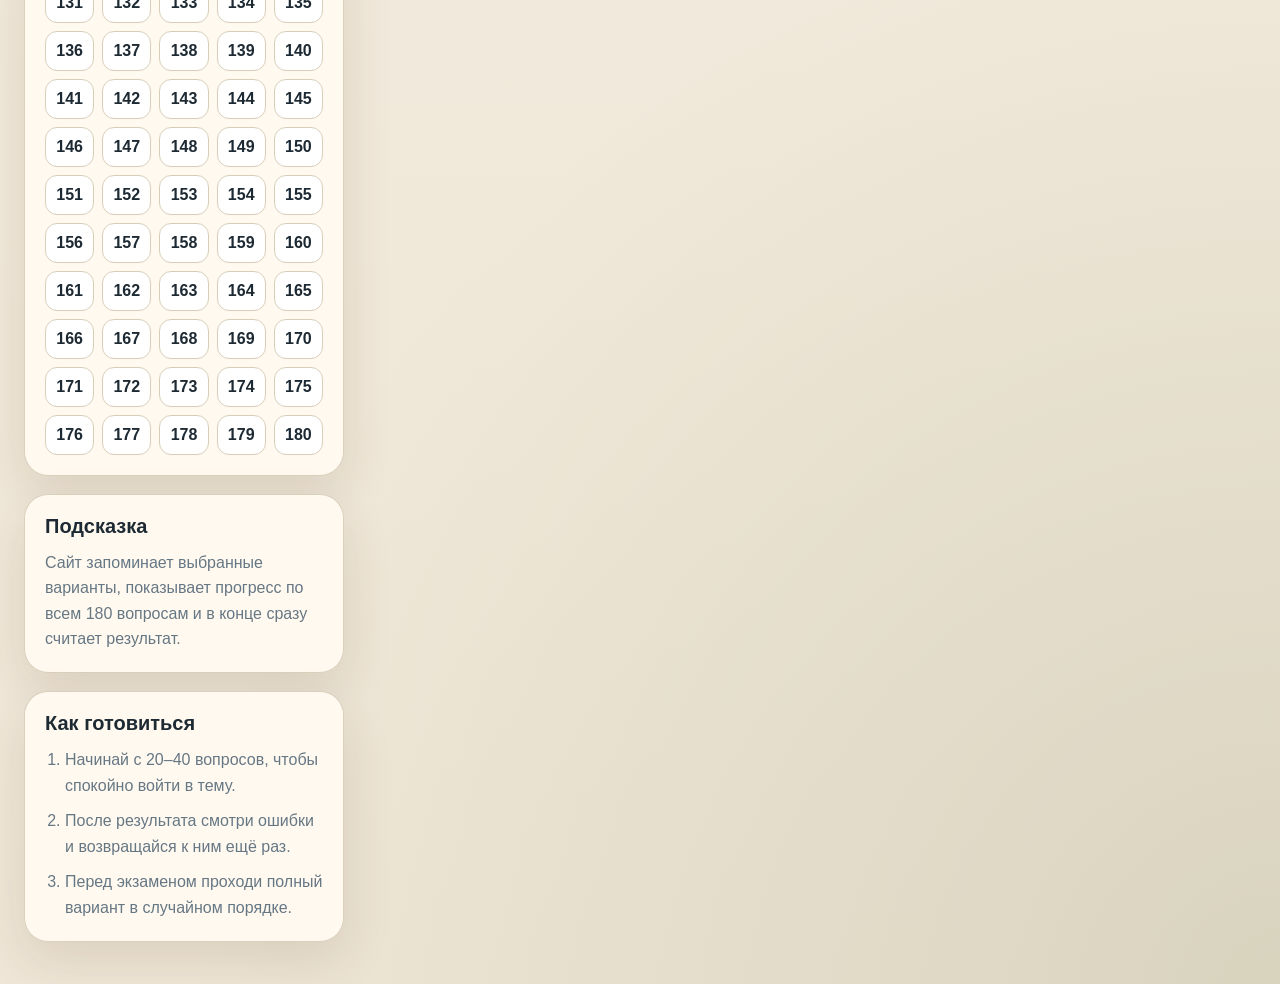
==== commit ad1046b7: "Add question timer and fix UI text" ====
--- a/index.html
+++ b/index.html
@@ -26,8 +26,8 @@
             <span class="hero-stat__label">вопросов</span>
           </div>
           <div class="hero-stat">
-            <span class="hero-stat__value">2</span>
-            <span class="hero-stat__label">языка</span>
+            <span class="hero-stat__value">3</span>
+            <span class="hero-stat__label">раздела</span>
           </div>
           <div class="hero-stat">
             <span class="hero-stat__value">1</span>
@@ -62,9 +62,9 @@
           <span>Тренировка по истории Кыргызстана в экзаменационном формате.</span>
         </a>
         <a class="study-card" href="./kyrgyz/index.html">
-          <span class="study-card__tag">Кыргыз тили / адабияты</span>
-          <strong>B1 и B2</strong>
-          <span>Отдельные предметы и уровни в одном удобном разделе.</span>
+          <span class="study-card__tag">Кыргыз тили</span>
+          <strong>B1</strong>
+          <span>Отдельный тест по кыргызскому языку с 200 вопросами.</span>
         </a>
       </div>
     </section>
@@ -93,6 +93,11 @@
             <option value="100">Топ 100</option>
             <option value="150">Топ 150</option>
             <option value="180" selected>Топ 180</option>
+          </select>
+          <label id="timeLimitLabel" class="limit-label" for="questionTimeLimit">Время на вопрос</label>
+          <select id="questionTimeLimit" class="limit-select">
+            <option value="20">20 секунд</option>
+            <option value="25" selected>25 секунд</option>
           </select>
           <button id="randomToggleBtn" class="secondary-btn" type="button">Random: on</button>
           <label id="jumpLabel" class="limit-label" for="jumpToQuestion">Перейти к вопросу</label>
@@ -138,6 +143,7 @@
           <div class="quiz-card__top">
             <span id="questionCounter" class="question-counter"></span>
             <span id="questionNumberBadge" class="question-badge"></span>
+            <span id="questionTimerBadge" class="question-badge question-badge--timer"></span>
           </div>
           <h2 id="questionTitle" class="question-title"></h2>
           <div id="optionsList" class="options-list"></div>
--- a/style.css
+++ b/style.css
@@ -368,6 +368,7 @@
 
 .quiz-card__top {
   display: flex;
+  flex-wrap: wrap;
   justify-content: space-between;
   align-items: center;
   gap: 12px;
@@ -392,6 +393,11 @@
 .question-badge {
   background: rgba(91, 106, 47, 0.15);
   color: var(--olive);
+}
+
+.question-badge--warning {
+  background: rgba(177, 79, 43, 0.16);
+  color: var(--accent-dark);
 }
 
 .question-title {
